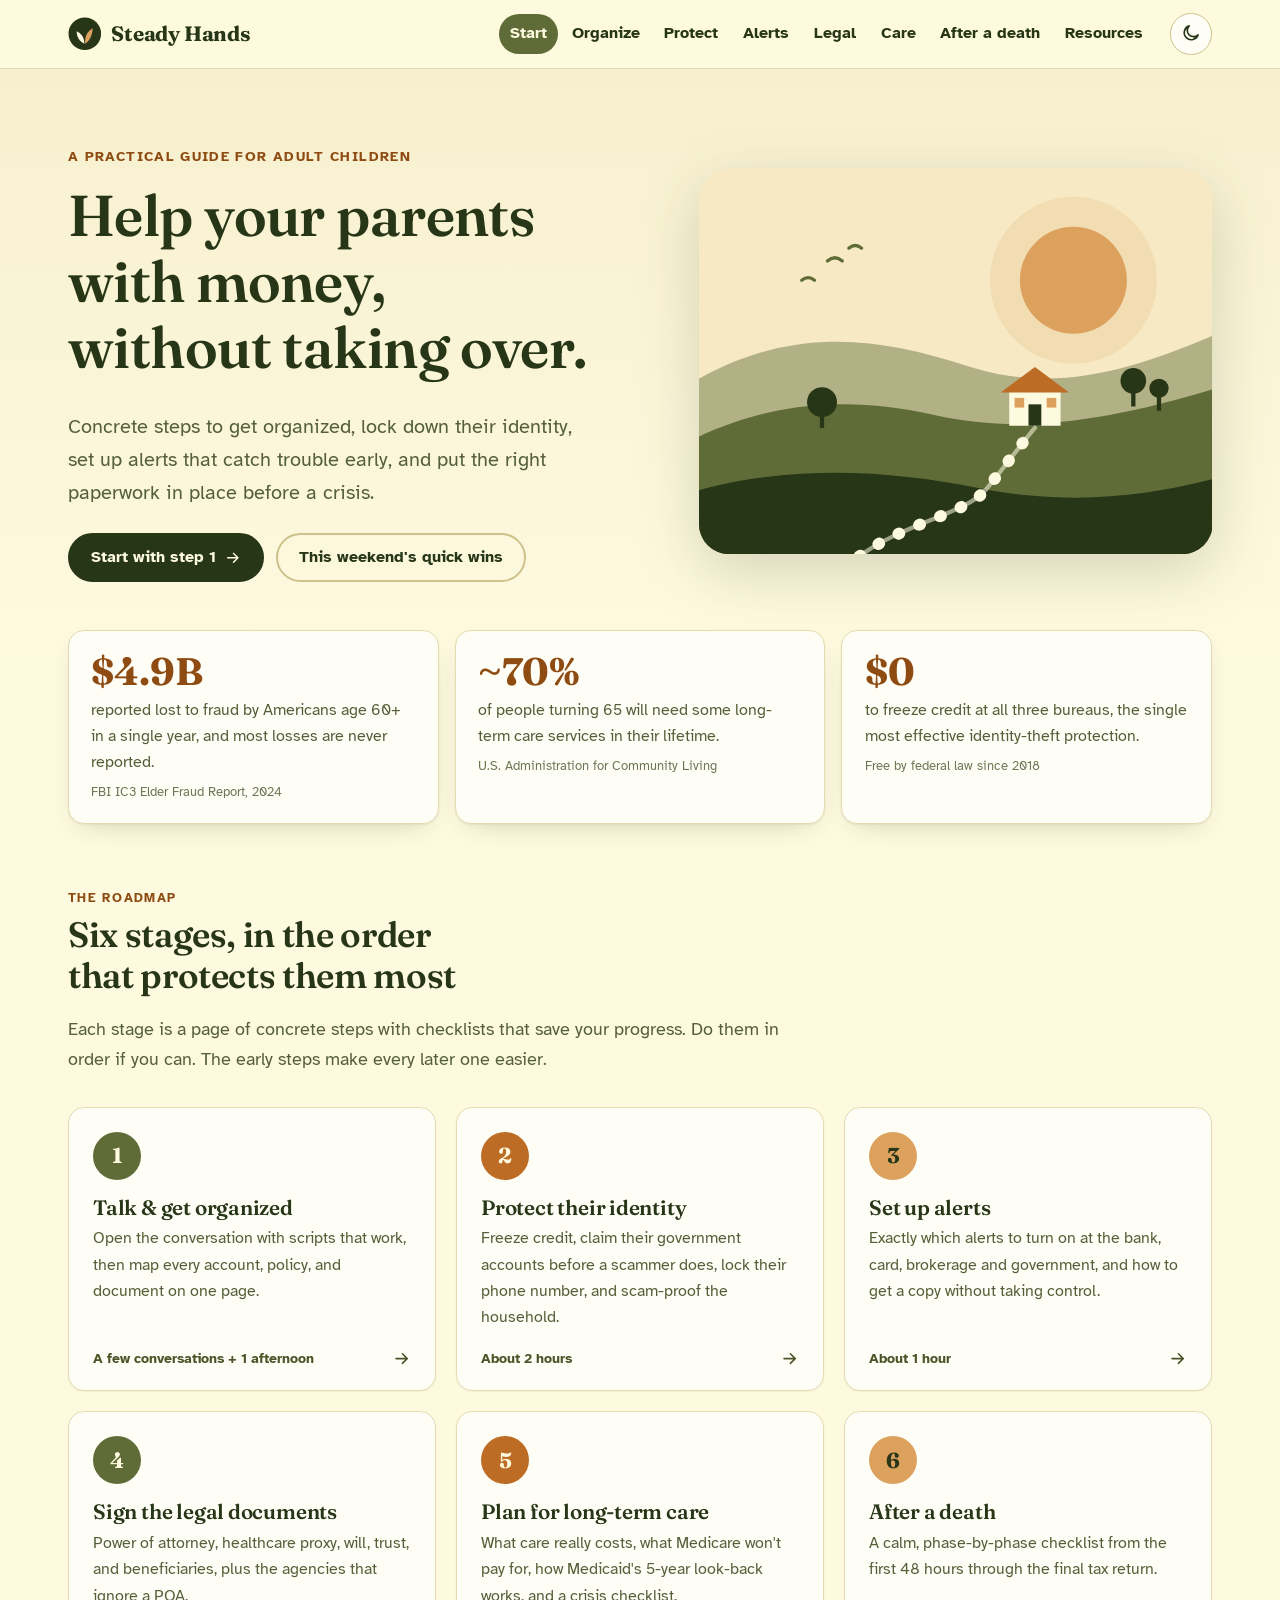
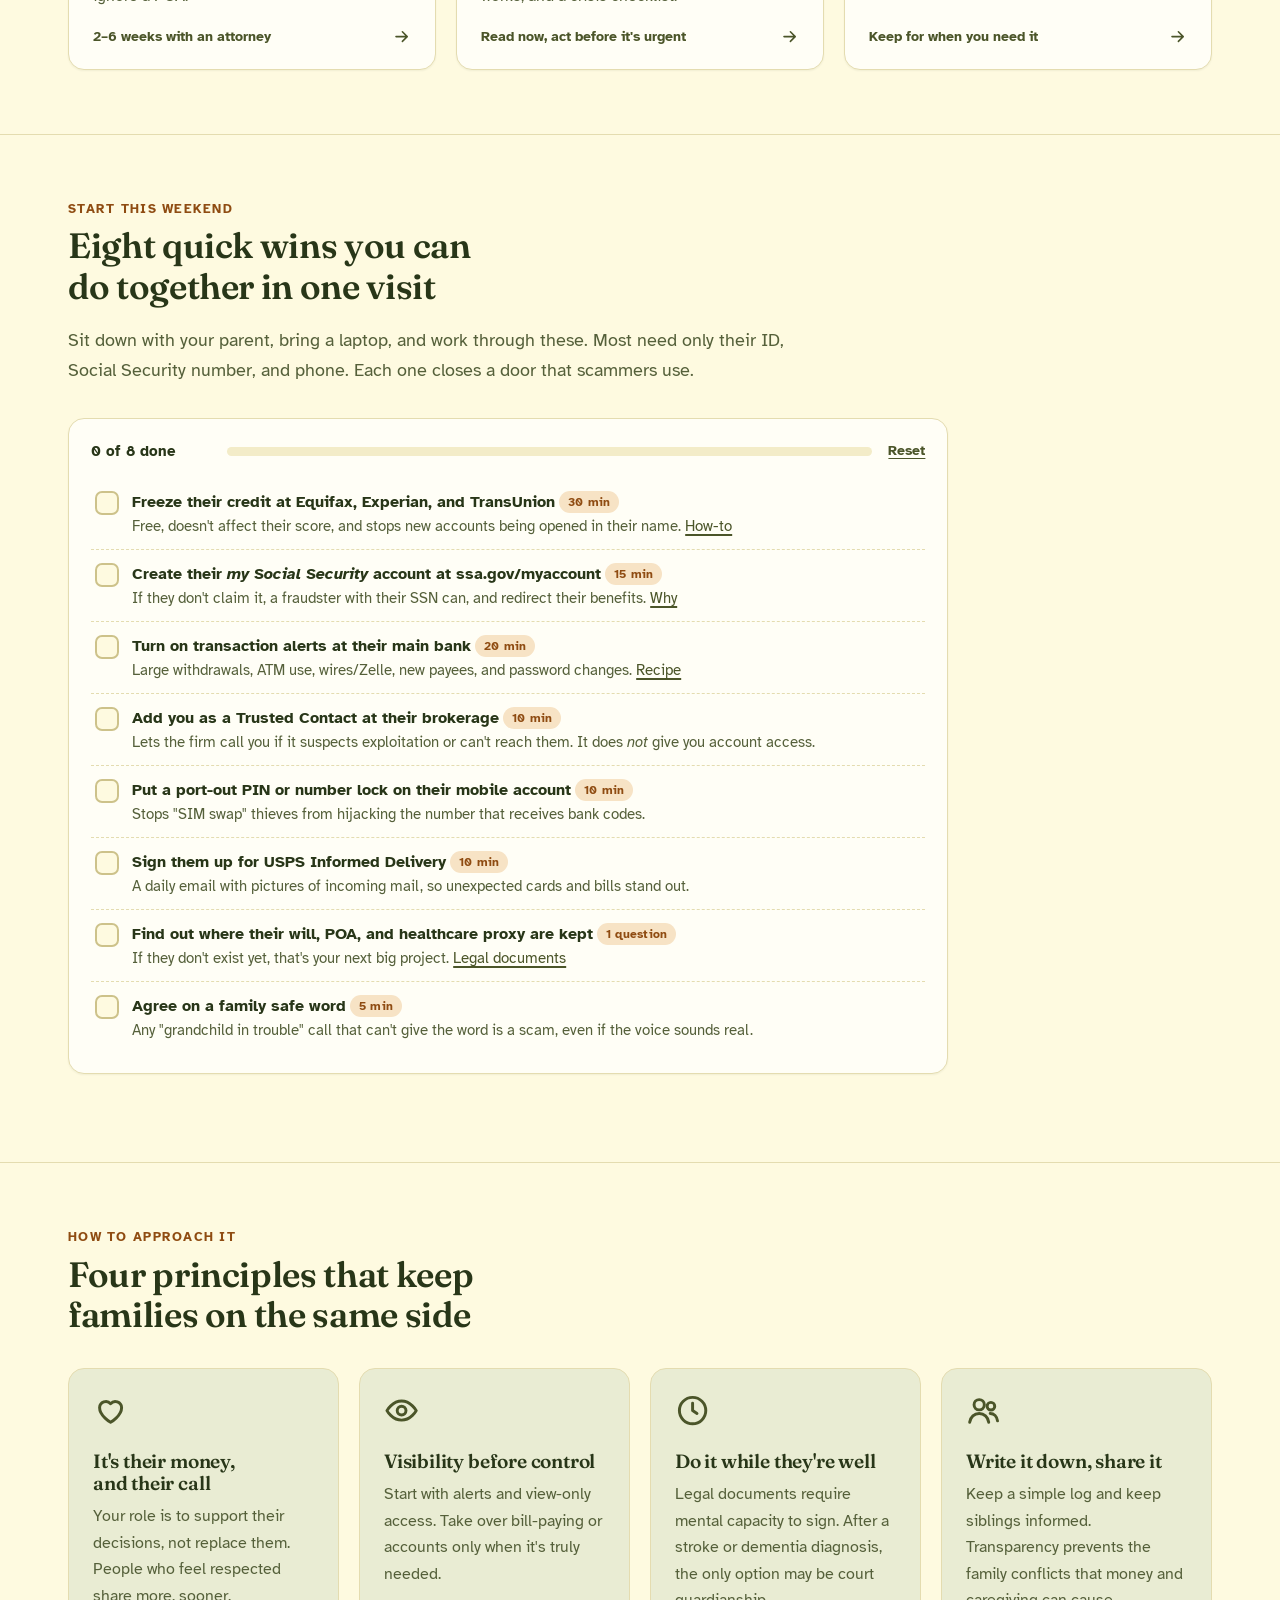
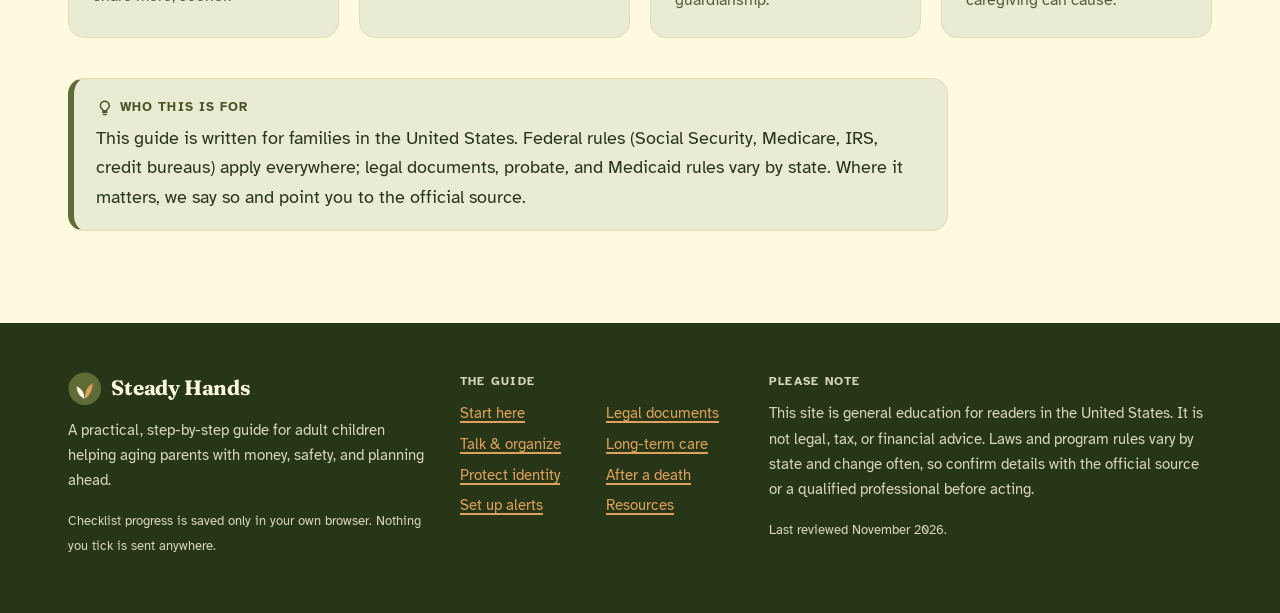
==== 261120-helping-elderly-finances/index.html @ a98e0a4f "first commit with 4 daily projects" ====
<!doctype html>
<html lang="en">
<head>
  <meta charset="utf-8">
  <meta name="viewport" content="width=device-width, initial-scale=1">
  <title>Steady Hands · Helping aging parents with money, safety &amp; planning</title>
  <meta name="description" content="A visual, step-by-step guide for adult children: organize a parent&#x27;s finances, protect them from identity theft and scams, set up alerts, and prepare for long-term care, incapacity, or death.">
  <meta name="theme-color" content="#fefae0" media="(prefers-color-scheme: light)">
  <meta name="theme-color" content="#141b0c" media="(prefers-color-scheme: dark)">
  <script>document.documentElement.classList.add("js");try{var t=localStorage.getItem("sh-theme");if(t)document.documentElement.setAttribute("data-theme",t)}catch(e){}</script>
  <link rel="icon" href="favicon.svg" type="image/svg+xml">
  <link rel="preconnect" href="https://fonts.googleapis.com">
  <link rel="preconnect" href="https://fonts.gstatic.com" crossorigin>
  <link rel="stylesheet" href="https://fonts.googleapis.com/css2?family=Atkinson+Hyperlegible:ital,wght@0,400;0,700;1,400&amp;family=Fraunces:opsz,wght@9..144,500;9..144,600;9..144,700&amp;display=swap">
  <link rel="stylesheet" href="css/styles.css">
  <script src="js/site.js" defer></script>
</head>
<body>
<a class="skip-link" href="#main">Skip to main content</a>
<header class="site-header">
  <div class="wrap header-inner">
    <a class="brand" href="index.html"><svg class="brand-mark" viewBox="0 0 32 32" aria-hidden="true"><circle cx="16" cy="16" r="15.5"/><path class="bm-a" d="M16.3 25.5c-.3-6.6 1.4-11.3 7.2-14.8-.3 7-2.7 11.6-7.2 14.8z"/><path class="bm-b" d="M15.6 25.5c-4.8-2.5-7.3-6.4-7.4-11.9 4.8 2.2 7.3 6.2 7.4 11.9z"/></svg><span>Steady Hands</span></a>
    <nav id="site-nav" class="site-nav" aria-label="Main">
      <ul>
        <li><a href="index.html">Start</a></li>
        <li><a href="organize.html">Organize</a></li>
        <li><a href="protect.html">Protect</a></li>
        <li><a href="alerts.html">Alerts</a></li>
        <li><a href="legal.html">Legal</a></li>
        <li><a href="care.html">Care</a></li>
        <li><a href="after.html">After a death</a></li>
        <li><a href="resources.html">Resources</a></li>
      </ul>
    </nav>
    <div class="header-actions">
      <button class="theme-toggle" type="button" aria-pressed="false" aria-label="Switch to dark mode">
        <span class="icon-moon"><svg viewBox="0 0 24 24" fill="none" stroke="currentColor" stroke-width="2" stroke-linecap="round" stroke-linejoin="round" aria-hidden="true"><path d="M20.5 14.2A8.5 8.5 0 1 1 9.8 3.5a6.8 6.8 0 0 0 10.7 10.7z"/></svg></span><span class="icon-sun"><svg viewBox="0 0 24 24" fill="none" stroke="currentColor" stroke-width="2" stroke-linecap="round" stroke-linejoin="round" aria-hidden="true"><circle cx="12" cy="12" r="4.2"/><path d="M12 2v2.2M12 19.8V22M4.9 4.9l1.6 1.6M17.5 17.5l1.6 1.6M2 12h2.2M19.8 12H22M4.9 19.1l1.6-1.6M17.5 6.5l1.6-1.6"/></svg></span>
      </button>
      <button class="nav-toggle" type="button" aria-expanded="false" aria-controls="site-nav"><svg viewBox="0 0 24 24" fill="none" stroke="currentColor" stroke-width="2" stroke-linecap="round" stroke-linejoin="round" aria-hidden="true"><path d="M4 7h16M4 12h16M4 17h16"/></svg><span class="sr-only">Menu</span></button>
    </div>
  </div>
</header>
<main id="main">
  <section class="home-hero">
    <div class="wrap">
      <div>
        <span class="eyebrow">A practical guide for adult children</span>
        <h1>Help your parents with money, without taking over.</h1>
        <p class="lede">Concrete steps to get organized, lock down their identity, set up alerts that catch trouble early, and put the right paperwork in place before a crisis.</p>
        <div class="btn-row">
          <a class="btn" href="organize.html">Start with step 1 <svg viewBox="0 0 24 24" fill="none" stroke="currentColor" stroke-width="2" stroke-linecap="round" stroke-linejoin="round" aria-hidden="true"><path d="M5 12h14M13 6l6 6-6 6"/></svg></a>
          <a class="btn ghost" href="#quick-wins">This weekend's quick wins</a>
        </div>
      </div>
      <svg class="hero-art" viewBox="0 0 480 360" role="img" aria-label="Illustration: a winding path leads up rolling hills to a small house under a warm sun.">
        <defs><clipPath id="heroClip"><rect width="480" height="360" rx="28"/></clipPath></defs>
        <g clip-path="url(#heroClip)">
          <rect width="480" height="360" fill="var(--ill-sky)"/>
          <circle cx="350" cy="104" r="78" fill="#dda15e" opacity=".18"/>
          <circle cx="350" cy="104" r="50" fill="#dda15e"/>
          <path d="M120 86q7-6 14 0M140 74q6-5 12 0M96 104q6-5 12 0" stroke="#606c38" stroke-width="3" fill="none" stroke-linecap="round"/>
          <path d="M0 196C90 146 170 158 250 184s150 6 230-28V360H0Z" fill="#606c38" opacity=".45"/>
          <path d="M0 250c70-32 140-38 220-20s160 6 260-24V360H0Z" fill="#606c38"/>
          <g>
            <rect x="290" y="206" width="48" height="34" fill="#fefae0"/>
            <path d="M282 209l32-24 32 24z" fill="#bc6c25"/>
            <rect x="308" y="220" width="12" height="20" fill="#283618"/>
            <rect x="295" y="214" width="9" height="9" fill="#dda15e"/>
            <rect x="325" y="214" width="9" height="9" fill="#dda15e"/>
          </g>
          <g fill="#283618">
            <rect x="113" y="226" width="4" height="16"/><circle cx="115" cy="218" r="14"/>
            <rect x="404" y="206" width="4" height="16"/><circle cx="406" cy="198" r="12"/>
            <rect x="428" y="212" width="4" height="14"/><circle cx="430" cy="205" r="9"/>
          </g>
          <path d="M0 300c90-24 180-18 260-2s150 10 220-8V360H0Z" fill="#283618"/>
          <path d="M150 362c40-30 100-40 118-62s34-44 46-58" stroke="var(--ill-path)" stroke-width="11" fill="none" stroke-linecap="round" stroke-dasharray="1 20" />
          <path d="M150 362c40-30 100-40 118-62s34-44 46-58" stroke="var(--ill-path)" stroke-width="4" fill="none" stroke-linecap="round" opacity=".55"/>
        </g>
      </svg>
    </div>
  </section>

  <div class="wrap">
    <div class="stats">
      <div class="stat">
        <span class="stat-num">$4.9B</span>
        <p>reported lost to fraud by Americans age 60+ in a single year, and most losses are never reported.</p>
        <cite>FBI IC3 Elder Fraud Report, 2024</cite>
      </div>
      <div class="stat">
        <span class="stat-num">~70%</span>
        <p>of people turning 65 will need some long-term care services in their lifetime.</p>
        <cite>U.S. Administration for Community Living</cite>
      </div>
      <div class="stat">
        <span class="stat-num">$0</span>
        <p>to freeze credit at all three bureaus, the single most effective identity-theft protection.</p>
        <cite>Free by federal law since 2018</cite>
      </div>
    </div>
  </div>

  <section class="home-section" aria-labelledby="road-title">
    <div class="wrap">
      <div class="section-head">
        <span class="section-kicker">The roadmap</span>
        <h2 id="road-title">Six stages, in the order that protects them most</h2>
        <p>Each stage is a page of concrete steps with checklists that save your progress. Do them in order if you can. The early steps make every later one easier.</p>
      </div>
      <ol class="roadmap">
        <li><a href="organize.html">
          <span class="road-num">1</span>
          <h3>Talk &amp; get organized</h3>
          <p>Open the conversation with scripts that work, then map every account, policy, and document on one page.</p>
          <span class="road-foot"><span>A few conversations + 1 afternoon</span><svg viewBox="0 0 24 24" fill="none" stroke="currentColor" stroke-width="2" stroke-linecap="round" stroke-linejoin="round" aria-hidden="true"><path d="M5 12h14M13 6l6 6-6 6"/></svg></span>
        </a></li>
        <li><a href="protect.html">
          <span class="road-num">2</span>
          <h3>Protect their identity</h3>
          <p>Freeze credit, claim their government accounts before a scammer does, lock their phone number, and scam-proof the household.</p>
          <span class="road-foot"><span>About 2 hours</span><svg viewBox="0 0 24 24" fill="none" stroke="currentColor" stroke-width="2" stroke-linecap="round" stroke-linejoin="round" aria-hidden="true"><path d="M5 12h14M13 6l6 6-6 6"/></svg></span>
        </a></li>
        <li><a href="alerts.html">
          <span class="road-num">3</span>
          <h3>Set up alerts</h3>
          <p>Exactly which alerts to turn on at the bank, card, brokerage and government, and how to get a copy without taking control.</p>
          <span class="road-foot"><span>About 1 hour</span><svg viewBox="0 0 24 24" fill="none" stroke="currentColor" stroke-width="2" stroke-linecap="round" stroke-linejoin="round" aria-hidden="true"><path d="M5 12h14M13 6l6 6-6 6"/></svg></span>
        </a></li>
        <li><a href="legal.html">
          <span class="road-num">4</span>
          <h3>Sign the legal documents</h3>
          <p>Power of attorney, healthcare proxy, will, trust, and beneficiaries, plus the agencies that ignore a POA.</p>
          <span class="road-foot"><span>2–6 weeks with an attorney</span><svg viewBox="0 0 24 24" fill="none" stroke="currentColor" stroke-width="2" stroke-linecap="round" stroke-linejoin="round" aria-hidden="true"><path d="M5 12h14M13 6l6 6-6 6"/></svg></span>
        </a></li>
        <li><a href="care.html">
          <span class="road-num">5</span>
          <h3>Plan for long-term care</h3>
          <p>What care really costs, what Medicare won't pay for, how Medicaid's 5-year look-back works, and a crisis checklist.</p>
          <span class="road-foot"><span>Read now, act before it's urgent</span><svg viewBox="0 0 24 24" fill="none" stroke="currentColor" stroke-width="2" stroke-linecap="round" stroke-linejoin="round" aria-hidden="true"><path d="M5 12h14M13 6l6 6-6 6"/></svg></span>
        </a></li>
        <li><a href="after.html">
          <span class="road-num">6</span>
          <h3>After a death</h3>
          <p>A calm, phase-by-phase checklist from the first 48 hours through the final tax return.</p>
          <span class="road-foot"><span>Keep for when you need it</span><svg viewBox="0 0 24 24" fill="none" stroke="currentColor" stroke-width="2" stroke-linecap="round" stroke-linejoin="round" aria-hidden="true"><path d="M5 12h14M13 6l6 6-6 6"/></svg></span>
        </a></li>
      </ol>
    </div>
  </section>

  <section class="home-section" id="quick-wins" aria-labelledby="qw-title">
    <div class="wrap">
      <div class="section-head">
        <span class="section-kicker">Start this weekend</span>
        <h2 id="qw-title">Eight quick wins you can do together in one visit</h2>
        <p>Sit down with your parent, bring a laptop, and work through these. Most need only their ID, Social Security number, and phone. Each one closes a door that scammers use.</p>
      </div>
      <div class="checklist" data-key="quickwins" style="max-width:880px">
        <ul>
          <li><label><input type="checkbox"><span><strong>Freeze their credit at Equifax, Experian, and TransUnion</strong> <em class="time">30 min</em><span class="sub">Free, doesn't affect their score, and stops new accounts being opened in their name. <a href="protect.html#freeze">How-to</a></span></span></label></li>
          <li><label><input type="checkbox"><span><strong>Create their <em>my Social Security</em> account at ssa.gov/myaccount</strong> <em class="time">15 min</em><span class="sub">If they don't claim it, a fraudster with their SSN can, and redirect their benefits. <a href="protect.html#gov-accounts">Why</a></span></span></label></li>
          <li><label><input type="checkbox"><span><strong>Turn on transaction alerts at their main bank</strong> <em class="time">20 min</em><span class="sub">Large withdrawals, ATM use, wires/Zelle, new payees, and password changes. <a href="alerts.html#recipes">Recipe</a></span></span></label></li>
          <li><label><input type="checkbox"><span><strong>Add you as a Trusted Contact at their brokerage</strong> <em class="time">10 min</em><span class="sub">Lets the firm call you if it suspects exploitation or can't reach them. It does <em>not</em> give you account access.</span></span></label></li>
          <li><label><input type="checkbox"><span><strong>Put a port-out PIN or number lock on their mobile account</strong> <em class="time">10 min</em><span class="sub">Stops "SIM swap" thieves from hijacking the number that receives bank codes.</span></span></label></li>
          <li><label><input type="checkbox"><span><strong>Sign them up for USPS Informed Delivery</strong> <em class="time">10 min</em><span class="sub">A daily email with pictures of incoming mail, so unexpected cards and bills stand out.</span></span></label></li>
          <li><label><input type="checkbox"><span><strong>Find out where their will, POA, and healthcare proxy are kept</strong> <em class="time">1 question</em><span class="sub">If they don't exist yet, that's your next big project. <a href="legal.html">Legal documents</a></span></span></label></li>
          <li><label><input type="checkbox"><span><strong>Agree on a family safe word</strong> <em class="time">5 min</em><span class="sub">Any "grandchild in trouble" call that can't give the word is a scam, even if the voice sounds real.</span></span></label></li>
        </ul>
      </div>
    </div>
  </section>

  <section class="home-section" aria-labelledby="pr-title">
    <div class="wrap">
      <div class="section-head">
        <span class="section-kicker">How to approach it</span>
        <h2 id="pr-title">Four principles that keep families on the same side</h2>
      </div>
      <div class="principles">
        <div class="principle">
          <svg viewBox="0 0 24 24" fill="none" stroke="currentColor" stroke-width="2" stroke-linecap="round" stroke-linejoin="round" aria-hidden="true"><path d="M12 20s-7.5-4.4-7.5-10A4.3 4.3 0 0 1 12 7.3 4.3 4.3 0 0 1 19.5 10c0 5.6-7.5 10-7.5 10z"/></svg>
          <h3>It's their money, and their call</h3>
          <p>Your role is to support their decisions, not replace them. People who feel respected share more, sooner.</p>
        </div>
        <div class="principle">
          <svg viewBox="0 0 24 24" fill="none" stroke="currentColor" stroke-width="2" stroke-linecap="round" stroke-linejoin="round" aria-hidden="true"><path d="M2 12s3.6-6.5 10-6.5S22 12 22 12s-3.6 6.5-10 6.5S2 12 2 12z"/><circle cx="12" cy="12" r="3"/></svg>
          <h3>Visibility before control</h3>
          <p>Start with alerts and view-only access. Take over bill-paying or accounts only when it's truly needed.</p>
        </div>
        <div class="principle">
          <svg viewBox="0 0 24 24" fill="none" stroke="currentColor" stroke-width="2" stroke-linecap="round" stroke-linejoin="round" aria-hidden="true"><circle cx="12" cy="12" r="9"/><path d="M12 7v5l3 2"/></svg>
          <h3>Do it while they're well</h3>
          <p>Legal documents require mental capacity to sign. After a stroke or dementia diagnosis, the only option may be court guardianship.</p>
        </div>
        <div class="principle">
          <svg viewBox="0 0 24 24" fill="none" stroke="currentColor" stroke-width="2" stroke-linecap="round" stroke-linejoin="round" aria-hidden="true"><circle cx="9" cy="8" r="3.5"/><path d="M2.5 20c.5-3.6 3.2-6 6.5-6s6 2.4 6.5 6"/><circle cx="17" cy="9" r="2.6"/><path d="M16.5 14c2.6 0 4.6 2 5 5"/></svg>
          <h3>Write it down, share it</h3>
          <p>Keep a simple log and keep siblings informed. Transparency prevents the family conflicts that money and caregiving can cause.</p>
        </div>
      </div>
      <div class="callout" style="max-width:880px;margin-top:2.5rem">
        <p class="callout-label"><svg viewBox="0 0 24 24" fill="none" stroke="currentColor" stroke-width="2" stroke-linecap="round" stroke-linejoin="round" aria-hidden="true"><path d="M9 18h6M10 21h4M12 3a6 6 0 0 0-3.6 10.8c.6.5 1.1 1.3 1.1 2.2h5c0-.9.5-1.7 1.1-2.2A6 6 0 0 0 12 3z"/></svg> Who this is for</p>
        <p>This guide is written for families in the United States. Federal rules (Social Security, Medicare, IRS, credit bureaus) apply everywhere; legal documents, probate, and Medicaid rules vary by state. Where it matters, we say so and point you to the official source.</p>
      </div>
    </div>
  </section>
</main>

<footer class="site-footer">
  <div class="wrap footer-inner">
    <div>
      <p class="brand"><svg class="brand-mark" viewBox="0 0 32 32" aria-hidden="true"><circle cx="16" cy="16" r="15.5"/><path class="bm-a" d="M16.3 25.5c-.3-6.6 1.4-11.3 7.2-14.8-.3 7-2.7 11.6-7.2 14.8z"/><path class="bm-b" d="M15.6 25.5c-4.8-2.5-7.3-6.4-7.4-11.9 4.8 2.2 7.3 6.2 7.4 11.9z"/></svg><span>Steady Hands</span></p>
      <p>A practical, step-by-step guide for adult children helping aging parents with money, safety, and planning ahead.</p>
      <p><small>Checklist progress is saved only in your own browser. Nothing you tick is sent anywhere.</small></p>
    </div>
    <div>
      <p class="footer-title">The guide</p>
      <ul>
        <li><a href="index.html">Start here</a></li>
        <li><a href="organize.html">Talk &amp; organize</a></li>
        <li><a href="protect.html">Protect identity</a></li>
        <li><a href="alerts.html">Set up alerts</a></li>
        <li><a href="legal.html">Legal documents</a></li>
        <li><a href="care.html">Long-term care</a></li>
        <li><a href="after.html">After a death</a></li>
        <li><a href="resources.html">Resources</a></li>
      </ul>
    </div>
    <div>
      <p class="footer-title">Please note</p>
      <p>This site is general education for readers in the United States. It is not legal, tax, or financial advice. Laws and program rules vary by state and change often, so confirm details with the official source or a qualified professional before acting.</p>
      <p><small>Last reviewed November 2026.</small></p>
    </div>
  </div>
</footer>
</body>
</html>
---- 261120-helping-elderly-finances/css/styles.css ----
/* ==========================================================================
   Steady Hands — styles
   Palette: olive-leaf #606c38 · black-forest #283618 · cornsilk #fefae0
            sunlit-clay #dda15e · copperwood #bc6c25
   ========================================================================== */

:root {
  /* Brand palette */
  --olive-leaf: #606c38;
  --black-forest: #283618;
  --cornsilk: #fefae0;
  --sunlit-clay: #dda15e;
  --copperwood: #bc6c25;

  /* Light theme tokens */
  --bg: #fefae0;
  --bg-alt: #f7f0cf;
  --surface: #fffef6;
  --surface-2: #f3ecc8;
  --text: #283618;
  --muted: #55603a;
  --primary: #606c38;
  --primary-ink: #4b5529;
  --primary-soft: #e9ecd3;
  --accent: #bc6c25;
  --accent-ink: #8f4c12;
  --accent-soft: #f7e3c5;
  --clay: #dda15e;
  --border: #e4dcb0;
  --border-strong: #cdc28a;
  --on-primary: #fefae0;
  --btn-bg: #283618;
  --btn-ink: #fefae0;
  --btn-hover: #3a4d22;
  --ill-sky: #f6e9c4;
  --ill-path: #fefae0;
  --shadow-sm: 0 1px 2px rgba(40, 54, 24, 0.06);
  --shadow: 0 1px 2px rgba(40, 54, 24, 0.06), 0 10px 28px -14px rgba(40, 54, 24, 0.28);
  --ring: #bc6c25;

  --font-body: "Atkinson Hyperlegible", system-ui, -apple-system, "Segoe UI", sans-serif;
  --font-display: "Fraunces", Georgia, "Times New Roman", serif;
  --radius: 16px;
  --radius-sm: 10px;
  --gutter: 1rem;

  color-scheme: light;
}

@media (prefers-color-scheme: dark) {
  :root:not([data-theme="light"]) {
    --bg: #141b0c;
    --bg-alt: #1a230f;
    --surface: #202b13;
    --surface-2: #283618;
    --text: #fefae0;
    --muted: #cfcaa6;
    --primary: #aebd77;
    --primary-ink: #c5d192;
    --primary-soft: #253016;
    --accent: #dda15e;
    --accent-ink: #ebbb80;
    --accent-soft: #352810;
    --clay: #dda15e;
    --border: #334320;
    --border-strong: #4b5e2e;
    --on-primary: #141b0c;
    --btn-bg: #dda15e;
    --btn-ink: #1b230f;
    --btn-hover: #e8b678;
    --ill-sky: #223016;
    --ill-path: #dda15e;
    --shadow-sm: 0 1px 2px rgba(0, 0, 0, 0.3);
    --shadow: 0 1px 2px rgba(0, 0, 0, 0.3), 0 12px 30px -14px rgba(0, 0, 0, 0.6);
    --ring: #dda15e;
    color-scheme: dark;
  }
}

:root[data-theme="dark"] {
  --bg: #141b0c;
  --bg-alt: #1a230f;
  --surface: #202b13;
  --surface-2: #283618;
  --text: #fefae0;
  --muted: #cfcaa6;
  --primary: #aebd77;
  --primary-ink: #c5d192;
  --primary-soft: #253016;
  --accent: #dda15e;
  --accent-ink: #ebbb80;
  --accent-soft: #352810;
  --clay: #dda15e;
  --border: #334320;
  --border-strong: #4b5e2e;
  --on-primary: #141b0c;
  --btn-bg: #dda15e;
  --btn-ink: #1b230f;
  --btn-hover: #e8b678;
  --ill-sky: #223016;
  --ill-path: #dda15e;
  --shadow-sm: 0 1px 2px rgba(0, 0, 0, 0.3);
  --shadow: 0 1px 2px rgba(0, 0, 0, 0.3), 0 12px 30px -14px rgba(0, 0, 0, 0.6);
  --ring: #dda15e;
  color-scheme: dark;
}

/* ---------- Base ---------- */
*,
*::before,
*::after { box-sizing: border-box; }

html {
  -webkit-text-size-adjust: 100%;
  scroll-padding-top: 5.5rem;
  scroll-behavior: smooth;
}
@media (prefers-reduced-motion: reduce) {
  html { scroll-behavior: auto; }
  *, *::before, *::after { transition: none !important; animation: none !important; }
}

body {
  margin: 0;
  background: var(--bg);
  color: var(--text);
  font-family: var(--font-body);
  font-size: 1.125rem;
  line-height: 1.65;
  overflow-x: hidden;
}

h1, h2, h3, h4 {
  font-family: var(--font-display);
  font-optical-sizing: auto;
  line-height: 1.15;
  letter-spacing: -0.01em;
  margin: 0 0 0.5em;
  text-wrap: balance;
}
h1 { font-size: clamp(2.2rem, 5vw, 3.6rem); font-weight: 600; }
h2 { font-size: clamp(1.65rem, 3vw, 2.2rem); font-weight: 600; }
h3 { font-size: 1.3rem; font-weight: 600; }
h4 { font-size: 1.1rem; font-weight: 600; }

p { margin: 0 0 1em; }
ul, ol { padding-left: 1.3em; margin: 0 0 1em; }
li + li { margin-top: 0.3em; }
strong { font-weight: 700; }
small { font-size: 0.85em; }

a {
  color: var(--primary-ink);
  text-decoration-thickness: 1.5px;
  text-underline-offset: 0.18em;
}
a:hover { color: var(--accent-ink); }

:focus-visible {
  outline: 3px solid var(--ring);
  outline-offset: 3px;
  border-radius: 4px;
}

code, kbd {
  font-family: ui-monospace, SFMono-Regular, Menlo, monospace;
  font-size: 0.88em;
  background: var(--surface-2);
  border-radius: 6px;
  padding: 0.08em 0.4em;
}

.sr-only {
  position: absolute !important;
  width: 1px; height: 1px;
  padding: 0; margin: -1px;
  overflow: hidden; clip: rect(0 0 0 0);
  white-space: nowrap; border: 0;
}

.skip-link {
  position: absolute;
  left: 1rem; top: -4rem;
  z-index: 100;
  background: var(--btn-bg);
  color: var(--btn-ink);
  padding: 0.6rem 1rem;
  border-radius: var(--radius-sm);
  font-weight: 700;
}
.skip-link:focus { top: 1rem; color: var(--btn-ink); }

.wrap {
  width: 100%;
  max-width: 1200px;
  margin: 0 auto;
  padding: 0 var(--gutter);
}
@media (min-width: 720px) { :root { --gutter: 1.75rem; } }

/* ---------- Header ---------- */
.site-header {
  position: sticky;
  top: 0;
  z-index: 50;
  background: color-mix(in srgb, var(--bg) 88%, transparent);
  backdrop-filter: saturate(1.4) blur(10px);
  -webkit-backdrop-filter: saturate(1.4) blur(10px);
  border-bottom: 1px solid var(--border);
}
.header-inner {
  display: flex;
  align-items: center;
  gap: 1rem;
  min-height: 4.25rem;
}
.brand {
  display: inline-flex;
  align-items: center;
  gap: 0.6rem;
  text-decoration: none;
  color: var(--text);
  font-family: var(--font-display);
  font-weight: 700;
  font-size: 1.3rem;
  letter-spacing: -0.01em;
  white-space: nowrap;
}
.brand:hover { color: var(--text); }
.brand-mark { width: 2.1rem; height: 2.1rem; flex: none; }
.brand-mark circle { fill: var(--black-forest); }
.brand-mark .bm-a { fill: var(--sunlit-clay); }
.brand-mark .bm-b { fill: var(--cornsilk); }
:root[data-theme="dark"] .brand-mark circle { fill: var(--olive-leaf); }
@media (prefers-color-scheme: dark) {
  :root:not([data-theme="light"]) .brand-mark circle { fill: var(--olive-leaf); }
}

.site-nav { margin-left: auto; }
.site-nav ul {
  list-style: none;
  display: flex;
  gap: 0.15rem;
  margin: 0;
  padding: 0;
}
.site-nav li + li { margin: 0; }
.site-nav a {
  display: block;
  padding: 0.45rem 0.7rem;
  border-radius: 999px;
  color: var(--text);
  text-decoration: none;
  font-size: 0.98rem;
  font-weight: 700;
  white-space: nowrap;
}
.site-nav a:hover { background: var(--surface-2); color: var(--text); }
.site-nav a[aria-current="page"] {
  background: var(--primary);
  color: var(--on-primary);
}

.header-actions { display: flex; gap: 0.4rem; align-items: center; }
.icon-btn,
.theme-toggle,
.nav-toggle {
  display: inline-grid;
  place-items: center;
  width: 2.6rem;
  height: 2.6rem;
  border-radius: 50%;
  border: 1px solid var(--border-strong);
  background: var(--surface);
  color: var(--text);
  cursor: pointer;
}
.theme-toggle:hover, .nav-toggle:hover { background: var(--surface-2); }
.theme-toggle svg, .nav-toggle svg { width: 1.25rem; height: 1.25rem; }
.theme-toggle .icon-sun { display: none; }
.theme-toggle[aria-pressed="true"] .icon-sun { display: block; }
.theme-toggle[aria-pressed="true"] .icon-moon { display: none; }
.nav-toggle { display: none; }

@media (max-width: 1080px) {
  .nav-toggle { display: inline-grid; }
  .header-actions { margin-left: auto; }
  .site-nav {
    position: absolute;
    top: 100%;
    left: 0;
    right: 0;
    margin: 0;
    background: var(--bg);
    border-bottom: 1px solid var(--border);
    box-shadow: var(--shadow);
    display: none;
  }
  .site-nav.open { display: block; }
  .site-nav ul {
    flex-direction: column;
    padding: 0.75rem var(--gutter) 1rem;
    gap: 0.2rem;
  }
  .site-nav a { padding: 0.7rem 1rem; border-radius: var(--radius-sm); font-size: 1.05rem; }
}

/* ---------- Buttons & chips ---------- */
.btn {
  display: inline-flex;
  align-items: center;
  gap: 0.5rem;
  padding: 0.8rem 1.3rem;
  border-radius: 999px;
  border: 2px solid var(--btn-bg);
  background: var(--btn-bg);
  color: var(--btn-ink);
  font: inherit;
  font-weight: 700;
  font-size: 1rem;
  text-decoration: none;
  cursor: pointer;
  line-height: 1.2;
}
.btn:hover { background: var(--btn-hover); border-color: var(--btn-hover); color: var(--btn-ink); }
.btn.ghost { background: transparent; color: var(--text); border-color: var(--border-strong); }
.btn.ghost:hover { background: var(--surface-2); color: var(--text); }
.btn svg { width: 1.1em; height: 1.1em; }
.btn-row { display: flex; flex-wrap: wrap; gap: 0.75rem; margin-top: 1.5rem; }

.link-btn {
  background: none;
  border: 0;
  padding: 0;
  font: inherit;
  font-size: 0.9rem;
  font-weight: 700;
  color: var(--primary-ink);
  text-decoration: underline;
  text-underline-offset: 0.18em;
  cursor: pointer;
}

.chips { display: flex; flex-wrap: wrap; gap: 0.5rem; margin: 1.25rem 0 0; padding: 0; list-style: none; }
.chips li + li { margin: 0; }
.chip {
  display: inline-block;
  padding: 0.35rem 0.85rem;
  border-radius: 16px;
  line-height: 1.45;
  background: var(--surface);
  border: 1px solid var(--border);
  font-size: 0.92rem;
  color: var(--muted);
}
.chip strong { color: var(--text); }
.chip svg { width: 1em; height: 1em; color: var(--accent); vertical-align: -0.12em; margin-right: 0.3rem; }
.chip strong { margin-right: 0.2rem; }

.time {
  display: inline-block;
  font-style: normal;
  font-size: 0.78rem;
  font-weight: 700;
  letter-spacing: 0.02em;
  padding: 0.1rem 0.55rem;
  border-radius: 999px;
  background: var(--accent-soft);
  color: var(--accent-ink);
  vertical-align: 0.12em;
  white-space: nowrap;
}

/* ---------- Hero (home) ---------- */
.home-hero {
  background: linear-gradient(180deg, var(--bg-alt), var(--bg));
}
.home-hero .wrap {
  display: grid;
  gap: 2.5rem;
  align-items: center;
  padding-top: 3rem;
  padding-bottom: 3.5rem;
}
@media (min-width: 900px) {
  .home-hero .wrap { grid-template-columns: 1.15fr 1fr; padding-top: 4.5rem; padding-bottom: 5rem; }
}
.eyebrow {
  display: inline-block;
  font-family: var(--font-body);
  font-size: 0.85rem;
  font-weight: 700;
  text-transform: uppercase;
  letter-spacing: 0.1em;
  color: var(--accent-ink);
  margin-bottom: 0.9rem;
}
.lede { font-size: 1.25rem; color: var(--muted); max-width: 40ch; }
.hero-art { width: 100%; height: auto; display: block; filter: drop-shadow(0 18px 30px rgba(40, 54, 24, 0.18)); }

/* ---------- Page hero (inner pages) ---------- */
.page-hero {
  background: linear-gradient(180deg, var(--bg-alt), var(--bg));
  border-bottom: 1px solid var(--border);
  padding: 2.5rem 0 2.25rem;
}
@media (min-width: 900px) { .page-hero { padding: 3.75rem 0 3rem; } }
.page-hero h1 { max-width: 20ch; }
.page-hero .lede { max-width: 58ch; }

.progress-dots {
  display: flex;
  gap: 0.35rem;
  list-style: none;
  padding: 0;
  margin: 0 0 1rem;
  align-items: center;
}
.progress-dots li + li { margin: 0; }
.progress-dots a {
  display: block;
  width: 2rem;
  height: 0.4rem;
  border-radius: 999px;
  background: var(--border-strong);
}
.progress-dots a.done { background: var(--primary); }
.progress-dots a[aria-current="step"] { background: var(--accent); width: 3rem; }

/* ---------- Page layout with TOC ---------- */
.page {
  display: grid;
  gap: 2.5rem;
  padding-top: 2.5rem;
  padding-bottom: 4rem;
}
@media (min-width: 1100px) {
  .page { grid-template-columns: 220px minmax(0, 1fr); gap: 3.5rem; padding-top: 3rem; }
}
.toc { display: none; }
@media (min-width: 1100px) {
  .toc { display: block; position: sticky; top: 6rem; align-self: start; font-size: 0.95rem; }
}
.toc-title {
  font-size: 0.78rem;
  text-transform: uppercase;
  letter-spacing: 0.1em;
  font-weight: 700;
  color: var(--muted);
  margin-bottom: 0.6rem;
}
.toc ol { list-style: none; padding: 0; margin: 0; border-left: 2px solid var(--border); }
.toc li + li { margin: 0; }
.toc a {
  display: block;
  padding: 0.35rem 0 0.35rem 1rem;
  margin-left: -2px;
  border-left: 2px solid transparent;
  color: var(--muted);
  text-decoration: none;
  line-height: 1.35;
}
.toc a:hover { color: var(--text); }
.toc a.active { color: var(--text); border-left-color: var(--accent); font-weight: 700; }

.content { min-width: 0; max-width: 880px; }
.content > section { padding-bottom: 1.5rem; }
.content > section + section { padding-top: 2.5rem; border-top: 1px solid var(--border); }
.section-kicker {
  display: block;
  font-family: var(--font-body);
  font-size: 0.8rem;
  font-weight: 700;
  text-transform: uppercase;
  letter-spacing: 0.1em;
  color: var(--accent-ink);
  margin-bottom: 0.4rem;
}
.prose { max-width: 68ch; }

/* ---------- Home sections ---------- */
.home-section { padding: 4rem 0; }
.home-section + .home-section { border-top: 1px solid var(--border); }
.section-head { max-width: 62ch; margin-bottom: 2rem; }
.section-head p { color: var(--muted); font-size: 1.15rem; }

.stats {
  display: grid;
  grid-template-columns: repeat(auto-fit, minmax(min(100%, 230px), 1fr));
  gap: 1rem;
  margin-top: -2rem;
  position: relative;
}
.stat {
  background: var(--surface);
  border: 1px solid var(--border);
  border-radius: var(--radius);
  padding: 1.25rem 1.4rem;
  box-shadow: var(--shadow);
}
.stat-num {
  display: block;
  font-family: var(--font-display);
  font-size: 2.4rem;
  font-weight: 700;
  line-height: 1.05;
  color: var(--accent-ink);
}
.stat p { margin: 0.4rem 0 0; color: var(--muted); font-size: 0.98rem; }
.stat cite { display: block; font-style: normal; font-size: 0.8rem; margin-top: 0.4rem; color: var(--muted); opacity: 0.85; }

/* Roadmap */
.roadmap {
  list-style: none;
  padding: 0;
  margin: 0;
  display: grid;
  gap: 1.25rem;
  counter-reset: road;
}
@media (min-width: 680px) { .roadmap { grid-template-columns: repeat(2, 1fr); } }
@media (min-width: 1000px) { .roadmap { grid-template-columns: repeat(3, 1fr); } }
.roadmap li + li { margin: 0; }
.roadmap a {
  position: relative;
  display: flex;
  flex-direction: column;
  height: 100%;
  padding: 1.5rem 1.5rem 1.25rem;
  background: var(--surface);
  border: 1px solid var(--border);
  border-radius: var(--radius);
  color: var(--text);
  text-decoration: none;
  box-shadow: var(--shadow-sm);
  transition: transform 0.15s ease, box-shadow 0.15s ease, border-color 0.15s ease;
}
.roadmap a:hover { transform: translateY(-3px); box-shadow: var(--shadow); border-color: var(--border-strong); color: var(--text); }
.road-num {
  display: grid;
  place-items: center;
  width: 3rem;
  height: 3rem;
  border-radius: 50%;
  background: var(--primary);
  color: var(--on-primary);
  font-family: var(--font-display);
  font-weight: 700;
  font-size: 1.35rem;
  margin-bottom: 1rem;
}
.roadmap li:nth-child(3n + 2) .road-num { background: var(--copperwood); color: var(--cornsilk); }
.roadmap li:nth-child(3n + 3) .road-num { background: var(--clay); color: var(--black-forest); }
.roadmap h3 { margin-bottom: 0.35rem; }
.roadmap p { color: var(--muted); margin-bottom: 1rem; font-size: 1rem; }
.road-foot {
  margin-top: auto;
  display: flex;
  justify-content: space-between;
  align-items: center;
  font-size: 0.9rem;
  font-weight: 700;
  color: var(--primary-ink);
}
.road-foot svg { width: 1.2rem; height: 1.2rem; transition: transform 0.15s ease; }
.roadmap a:hover .road-foot svg { transform: translateX(4px); }

/* Principles */
.principles {
  display: grid;
  gap: 1.25rem;
  grid-template-columns: repeat(auto-fit, minmax(min(100%, 250px), 1fr));
}
.principle {
  padding: 1.5rem;
  border-radius: var(--radius);
  background: var(--primary-soft);
  border: 1px solid var(--border);
}
.principle svg { width: 2.2rem; height: 2.2rem; color: var(--primary-ink); margin-bottom: 0.75rem; }
.principle h3 { font-size: 1.2rem; }
.principle p { margin: 0; color: var(--muted); font-size: 1rem; }

/* ---------- Steps ---------- */
.steps {
  list-style: none;
  counter-reset: step;
  margin: 1.75rem 0;
  padding: 0;
}
.steps > li {
  position: relative;
  counter-increment: step;
  padding: 0 0 1.75rem 3.6rem;
  margin: 0;
}
.steps > li::before {
  content: counter(step);
  position: absolute;
  left: 0;
  top: -0.1rem;
  width: 2.5rem;
  height: 2.5rem;
  border-radius: 50%;
  background: var(--primary);
  color: var(--on-primary);
  display: grid;
  place-items: center;
  font-family: var(--font-display);
  font-weight: 700;
  font-size: 1.1rem;
}
.steps > li::after {
  content: "";
  position: absolute;
  left: calc(1.25rem - 1px);
  top: 2.7rem;
  bottom: 0.3rem;
  width: 2px;
  background: var(--border-strong);
}
.steps > li:last-child { padding-bottom: 0; }
.steps > li:last-child::after { display: none; }
.steps h3 { font-size: 1.2rem; margin: 0.2rem 0 0.35rem; }
.steps p:last-child, .steps ul:last-child { margin-bottom: 0; }

/* ---------- Callouts ---------- */
.callout {
  border-radius: var(--radius);
  padding: 1.1rem 1.35rem;
  margin: 1.75rem 0;
  background: var(--primary-soft);
  border: 1px solid var(--border);
  border-left: 6px solid var(--primary);
}
.callout > :last-child { margin-bottom: 0; }
.callout-label {
  display: flex;
  align-items: center;
  gap: 0.45rem;
  font-size: 0.8rem;
  font-weight: 700;
  text-transform: uppercase;
  letter-spacing: 0.08em;
  color: var(--primary-ink);
  margin-bottom: 0.35rem;
}
.callout-label svg { width: 1.1rem; height: 1.1rem; }
.callout.warn { background: var(--accent-soft); border-left-color: var(--accent); }
.callout.warn .callout-label { color: var(--accent-ink); }

.script {
  position: relative;
  margin: 1rem 0;
  padding: 1.1rem 1.35rem 1.1rem 3.4rem;
  background: var(--surface);
  border: 1px solid var(--border);
  border-radius: var(--radius);
  font-size: 1.1rem;
}
.script::before {
  content: "\201C";
  position: absolute;
  left: 0.9rem;
  top: 0.15rem;
  font-family: var(--font-display);
  font-size: 3.6rem;
  line-height: 1;
  color: var(--clay);
}
.script p { margin: 0; }
.script .when {
  display: block;
  font-size: 0.82rem;
  font-weight: 700;
  text-transform: uppercase;
  letter-spacing: 0.08em;
  color: var(--accent-ink);
  margin-bottom: 0.25rem;
}

/* ---------- Cards ---------- */
.cards {
  display: grid;
  gap: 1rem;
  grid-template-columns: repeat(auto-fit, minmax(min(100%, 240px), 1fr));
  margin: 1.5rem 0;
}
.cards.two { grid-template-columns: repeat(auto-fit, minmax(min(100%, 320px), 1fr)); }
.card {
  background: var(--surface);
  border: 1px solid var(--border);
  border-radius: var(--radius);
  padding: 1.25rem 1.35rem;
  box-shadow: var(--shadow-sm);
}
.card > :last-child { margin-bottom: 0; }
.card h3, .card h4 { margin-bottom: 0.4rem; }
.card h3 { font-size: 1.15rem; }
.card p, .card li { font-size: 1rem; }
.card .muted { color: var(--muted); }
.card-icon {
  display: grid;
  place-items: center;
  width: 2.75rem;
  height: 2.75rem;
  border-radius: 12px;
  background: var(--primary-soft);
  color: var(--primary-ink);
  margin-bottom: 0.85rem;
}
.card-icon svg { width: 1.5rem; height: 1.5rem; }
.card.accent .card-icon { background: var(--accent-soft); color: var(--accent-ink); }
.card ul { padding-left: 1.1em; }
.card .tag {
  display: inline-block;
  font-size: 0.75rem;
  font-weight: 700;
  text-transform: uppercase;
  letter-spacing: 0.08em;
  color: var(--accent-ink);
  margin-bottom: 0.35rem;
}

/* Warning-sign grid */
.signs {
  list-style: none;
  padding: 0;
  margin: 1.5rem 0;
  display: grid;
  gap: 0.6rem;
  grid-template-columns: repeat(auto-fit, minmax(min(100%, 250px), 1fr));
}
.signs li {
  margin: 0;
  display: flex;
  gap: 0.7rem;
  align-items: flex-start;
  padding: 0.85rem 1rem;
  background: var(--surface);
  border: 1px solid var(--border);
  border-radius: var(--radius-sm);
  font-size: 1rem;
  line-height: 1.45;
}
.signs svg { flex: none; width: 1.3rem; height: 1.3rem; color: var(--accent); margin-top: 0.1rem; }

/* ---------- Checklists ---------- */
.checklist {
  margin: 1.5rem 0;
  background: var(--surface);
  border: 1px solid var(--border);
  border-radius: var(--radius);
  padding: 1.25rem 1.35rem;
  box-shadow: var(--shadow-sm);
}
.checklist-title { font-size: 1.2rem; margin-bottom: 0.75rem; }
.checklist-head {
  display: flex;
  align-items: center;
  gap: 1rem;
  margin-bottom: 0.9rem;
  flex-wrap: wrap;
}
.checklist-count { font-weight: 700; font-size: 0.95rem; min-width: 7.5rem; }
.meter {
  flex: 1 1 140px;
  height: 0.55rem;
  border-radius: 999px;
  background: var(--surface-2);
  overflow: hidden;
}
.meter span {
  display: block;
  height: 100%;
  width: 0;
  background: linear-gradient(90deg, var(--primary), var(--clay));
  border-radius: inherit;
  transition: width 0.3s ease;
}
.checklist.complete .checklist-count::after { content: " \2014  nicely done"; color: var(--primary-ink); }
.checklist ul { list-style: none; padding: 0; margin: 0; }
.checklist li { margin: 0; border-top: 1px dashed var(--border); }
.checklist li:first-child { border-top: 0; }
.checklist label {
  display: flex;
  gap: 0.85rem;
  align-items: flex-start;
  padding: 0.75rem 0.25rem;
  cursor: pointer;
  font-size: 1.02rem;
  line-height: 1.5;
}
.checklist input[type="checkbox"] {
  appearance: none;
  -webkit-appearance: none;
  flex: none;
  width: 1.5rem;
  height: 1.5rem;
  margin: 0.05rem 0 0;
  border: 2px solid var(--border-strong);
  border-radius: 7px;
  background: var(--bg);
  display: grid;
  place-items: center;
  cursor: pointer;
  transition: background 0.15s ease, border-color 0.15s ease;
}
.checklist input[type="checkbox"]::after {
  content: "";
  width: 0.45rem;
  height: 0.8rem;
  border: solid var(--on-primary);
  border-width: 0 3px 3px 0;
  transform: rotate(45deg) translate(-1px, -1px);
  opacity: 0;
}
.checklist input[type="checkbox"]:checked { background: var(--primary); border-color: var(--primary); }
.checklist input[type="checkbox"]:checked::after { opacity: 1; }
.checklist input:checked + span { color: var(--muted); }
.checklist input:checked + span strong { text-decoration: line-through; text-decoration-color: var(--clay); text-decoration-thickness: 2px; }
.checklist .sub { display: block; color: var(--muted); font-size: 0.94rem; }

/* ---------- Tables ---------- */
.table-wrap {
  margin: 1.5rem 0;
  overflow-x: auto;
  border: 1px solid var(--border);
  border-radius: var(--radius);
  background: var(--surface);
  -webkit-overflow-scrolling: touch;
}
table { width: 100%; border-collapse: collapse; font-size: 0.98rem; }
caption {
  text-align: left;
  padding: 1rem 1.1rem 0.25rem;
  font-weight: 700;
  font-family: var(--font-display);
  font-size: 1.1rem;
}
th, td { text-align: left; padding: 0.8rem 1.1rem; vertical-align: top; border-top: 1px solid var(--border); }
thead th {
  border-top: 0;
  background: var(--surface-2);
  font-size: 0.82rem;
  text-transform: uppercase;
  letter-spacing: 0.06em;
  color: var(--muted);
  white-space: nowrap;
}
tbody th { font-weight: 700; }
td .sub, th .sub { display: block; font-weight: 400; color: var(--muted); font-size: 0.88rem; }
table.compact th, table.compact td { padding: 0.65rem 0.9rem; }

.yes, .no, .part {
  display: inline-flex;
  align-items: center;
  gap: 0.4rem;
  font-weight: 700;
  white-space: nowrap;
}
.yes::before, .no::before, .part::before {
  content: "";
  width: 0.85rem;
  height: 0.85rem;
  border-radius: 50%;
  flex: none;
}
.yes { color: var(--primary-ink); }
.yes::before { background: var(--primary); }
.no { color: var(--accent-ink); }
.no::before { border: 2px solid var(--accent); }
.part { color: var(--text); }
.part::before { background: linear-gradient(90deg, var(--clay) 50%, transparent 50%); border: 2px solid var(--clay); }

.legend {
  display: flex;
  flex-wrap: wrap;
  gap: 1.25rem;
  font-size: 0.9rem;
  color: var(--muted);
  margin: 0.75rem 0 0;
}
.legend span { display: inline-flex; align-items: center; gap: 0.45rem; }
.swatch { width: 0.9rem; height: 0.9rem; border-radius: 4px; display: inline-block; }

/* ---------- Figures ---------- */
figure { margin: 2rem 0; }
figcaption, .fig-note { font-size: 0.88rem; color: var(--muted); margin-top: 0.75rem; }
.figure-card {
  background: var(--surface);
  border: 1px solid var(--border);
  border-radius: var(--radius);
  padding: 1.5rem;
  box-shadow: var(--shadow-sm);
}
.figure-title {
  font-family: var(--font-display);
  font-weight: 600;
  font-size: 1.2rem;
  margin: 0 0 1.25rem;
}

/* Bar chart */
.bars { display: grid; gap: 0.9rem; }
.bar-row {
  display: grid;
  grid-template-columns: minmax(0, 1fr);
  gap: 0.35rem;
}
@media (min-width: 640px) {
  .bar-row { grid-template-columns: 200px minmax(0, 1fr); align-items: center; gap: 1rem; }
}
.bar-label { font-weight: 700; font-size: 0.98rem; line-height: 1.25; }
.bar-label small { display: block; font-weight: 400; color: var(--muted); }
.bar-track { position: relative; height: 2.4rem; }
.bar-fill {
  height: 100%;
  width: var(--v);
  min-width: 5.5rem;
  background: var(--primary);
  border-radius: 0 8px 8px 0;
  display: flex;
  align-items: center;
  justify-content: flex-end;
  padding: 0 0.7rem;
  color: var(--on-primary);
  font-weight: 700;
  font-size: 0.95rem;
  font-variant-numeric: tabular-nums;
}
.bar-fill.hot { background: var(--accent); }
.bar-fill.ref {
  background: transparent;
  border: 2px dashed var(--border-strong);
  color: var(--text);
}

/* Authority chart (who can act, when) */
.authority { font-size: 0.95rem; }
.au-head, .au-row {
  display: grid;
  grid-template-columns: minmax(0, 1fr);
  gap: 0.4rem;
}
@media (min-width: 720px) {
  .au-head, .au-row { grid-template-columns: 210px minmax(0, 1fr); gap: 1rem; align-items: center; }
}
.au-row { padding: 0.75rem 0; border-top: 1px solid var(--border); }
.au-label strong { display: block; line-height: 1.25; }
.au-label small { color: var(--muted); }
.au-track { display: grid; grid-template-columns: repeat(3, 1fr); gap: 4px; }
.au-head .au-track span {
  text-align: center;
  font-size: 0.75rem;
  font-weight: 700;
  text-transform: uppercase;
  letter-spacing: 0.06em;
  color: var(--muted);
  padding: 0.5rem 0.25rem;
  border-radius: 8px;
  background: var(--surface-2);
  line-height: 1.25;
}
.au-head .au-track span:nth-child(2) { background: var(--accent-soft); color: var(--accent-ink); }
.au-head .au-track span:nth-child(3) { background: var(--primary-soft); }
.au-head > span:first-child { display: none; }
@media (min-width: 720px) { .au-head > span:first-child { display: block; } }
.au-bar, .au-off {
  border-radius: 8px;
  padding: 0.45rem 0.6rem;
  font-size: 0.82rem;
  font-weight: 700;
  line-height: 1.25;
  text-align: center;
  min-height: 2.4rem;
  display: grid;
  place-items: center;
}
.au-bar { background: var(--primary); color: var(--on-primary); }
.au-bar.self { background: var(--clay); color: var(--black-forest); }
.au-bar.after { background: var(--copperwood); color: var(--cornsilk); }
.au-off {
  background: repeating-linear-gradient(-45deg, transparent 0 6px, var(--surface-2) 6px 12px);
  color: var(--muted);
  font-weight: 400;
  border: 1px dashed var(--border-strong);
}

/* Visibility ladder */
.ladder {
  list-style: none;
  padding: 0;
  margin: 2rem 0;
  display: grid;
  gap: 0.75rem;
}
@media (min-width: 760px) {
  .ladder { grid-template-columns: repeat(4, 1fr); align-items: end; gap: 0.6rem; }
  .ladder li:nth-child(1) { min-height: 11rem; }
  .ladder li:nth-child(2) { min-height: 13.5rem; }
  .ladder li:nth-child(3) { min-height: 16rem; }
  .ladder li:nth-child(4) { min-height: 18.5rem; }
}
.ladder li {
  margin: 0;
  display: flex;
  flex-direction: column;
  padding: 1rem 1.1rem;
  border-radius: var(--radius) var(--radius) 6px 6px;
  border: 1px solid var(--border);
  font-size: 0.95rem;
  line-height: 1.45;
}
.ladder li:nth-child(1) { background: var(--surface); }
.ladder li:nth-child(2) { background: var(--primary-soft); }
.ladder li:nth-child(3) { background: color-mix(in srgb, var(--primary) 30%, var(--surface)); }
.ladder li:nth-child(4) { background: var(--primary); color: var(--on-primary); border-color: var(--primary); }
.ladder .lvl {
  font-size: 0.75rem;
  font-weight: 700;
  text-transform: uppercase;
  letter-spacing: 0.08em;
  opacity: 0.8;
}
.ladder strong { font-family: var(--font-display); font-size: 1.15rem; display: block; margin: 0.15rem 0 0.4rem; line-height: 1.2; }
.ladder p { margin: 0; }
.ladder .rec {
  margin-top: auto;
  padding-top: 0.6rem;
  font-weight: 700;
  font-size: 0.82rem;
}

/* Phone mockup */
.alert-demo {
  display: grid;
  gap: 2rem;
  align-items: center;
  margin: 2rem 0;
}
@media (min-width: 820px) { .alert-demo { grid-template-columns: 300px 1fr; } }
.phone {
  width: 100%;
  max-width: 300px;
  margin: 0 auto;
  aspect-ratio: 9 / 17;
  border-radius: 40px;
  padding: 12px;
  background: var(--black-forest);
  box-shadow: var(--shadow), inset 0 0 0 2px rgba(254, 250, 224, 0.12);
}
.phone-screen {
  height: 100%;
  border-radius: 30px;
  background: linear-gradient(170deg, #606c38 0%, #283618 65%);
  padding: 2.6rem 0.75rem 1rem;
  display: flex;
  flex-direction: column;
  gap: 0.55rem;
  overflow: hidden;
}
.phone-time {
  text-align: center;
  color: #fefae0;
  font-family: var(--font-display);
  font-size: 2.6rem;
  font-weight: 500;
  line-height: 1;
  margin-bottom: 0.75rem;
}
.notif {
  background: rgba(254, 250, 224, 0.94);
  color: #283618;
  border-radius: 16px;
  padding: 0.6rem 0.75rem;
  font-size: 0.78rem;
  line-height: 1.35;
}
.notif b { display: flex; justify-content: space-between; font-size: 0.72rem; text-transform: uppercase; letter-spacing: 0.05em; color: #606c38; }
.notif b span { color: #7a7a5a; font-weight: 400; text-transform: none; letter-spacing: 0; }
.notif.flag { box-shadow: inset 4px 0 0 #bc6c25; }

/* Chevron flow (scam response) */
.flow {
  list-style: none;
  padding: 0;
  margin: 2rem 0;
  display: grid;
  gap: 0.5rem;
}
@media (min-width: 760px) { .flow { grid-template-columns: repeat(4, 1fr); gap: 0; } }
.flow li {
  margin: 0;
  position: relative;
  padding: 1.1rem 1.25rem;
  background: var(--primary);
  color: var(--on-primary);
  border-radius: var(--radius-sm);
}
.flow li:nth-child(2) { background: color-mix(in srgb, var(--primary) 70%, var(--black-forest)); }
.flow li:nth-child(3) { background: var(--copperwood); color: var(--cornsilk); }
.flow li:nth-child(4) { background: var(--clay); color: var(--black-forest); }
@media (min-width: 760px) {
  .flow li {
    border-radius: 0;
    padding: 1.25rem 1.25rem 1.25rem 2.1rem;
    clip-path: polygon(0 0, calc(100% - 18px) 0, 100% 50%, calc(100% - 18px) 100%, 0 100%, 18px 50%);
  }
  .flow li:first-child { clip-path: polygon(0 0, calc(100% - 18px) 0, 100% 50%, calc(100% - 18px) 100%, 0 100%); border-radius: var(--radius-sm) 0 0 var(--radius-sm); padding-left: 1.25rem; }
}
.flow strong { display: block; font-family: var(--font-display); font-size: 1.5rem; line-height: 1.1; margin-bottom: 0.3rem; }
.flow span { font-size: 0.92rem; line-height: 1.4; display: block; }

/* Rhythm (weekly / monthly / quarterly / yearly) */
.rhythm {
  display: grid;
  gap: 1rem;
  grid-template-columns: repeat(auto-fit, minmax(min(100%, 190px), 1fr));
  margin: 1.5rem 0;
}
.rhythm > div {
  border-radius: var(--radius);
  border: 1px solid var(--border);
  background: var(--surface);
  overflow: hidden;
}
.rhythm h3 {
  margin: 0;
  padding: 0.75rem 1rem;
  font-size: 1.05rem;
  background: var(--primary);
  color: var(--on-primary);
}
.rhythm > div:nth-child(2) h3 { background: color-mix(in srgb, var(--primary) 70%, var(--black-forest)); }
.rhythm > div:nth-child(3) h3 { background: var(--copperwood); color: var(--cornsilk); }
.rhythm > div:nth-child(4) h3 { background: var(--clay); color: var(--black-forest); }
.rhythm ul { margin: 0; padding: 0.9rem 1rem 1rem 2rem; font-size: 0.95rem; }

/* Tabs */
.tablist {
  display: none;
  flex-wrap: wrap;
  gap: 0.4rem;
  padding: 0.35rem;
  background: var(--surface-2);
  border-radius: 999px;
  margin: 1.5rem 0 1rem;
  width: fit-content;
  max-width: 100%;
}
.js .tablist { display: flex; }
@media (max-width: 640px) { .js .tablist { border-radius: var(--radius); } }
.tablist [role="tab"] {
  border: 0;
  background: transparent;
  color: var(--text);
  font: inherit;
  font-weight: 700;
  font-size: 0.95rem;
  padding: 0.5rem 1rem;
  border-radius: 999px;
  cursor: pointer;
}
.tablist [role="tab"]:hover { background: var(--surface); }
.tablist [role="tab"][aria-selected="true"] { background: var(--btn-bg); color: var(--btn-ink); }
.tab-panel + .tab-panel { margin-top: 2rem; }
.js .tab-panel + .tab-panel { margin-top: 0; }
.js .tab-panel > .panel-title { position: absolute; width: 1px; height: 1px; overflow: hidden; clip: rect(0 0 0 0); }

/* Freeze bureaus */
.bureaus {
  display: grid;
  gap: 1rem;
  grid-template-columns: repeat(auto-fit, minmax(min(100%, 240px), 1fr));
  margin: 1.5rem 0 1rem;
}
.bureau {
  border-radius: var(--radius);
  border: 1px solid var(--border);
  background: var(--surface);
  padding: 1.25rem;
  box-shadow: var(--shadow-sm);
  display: flex;
  flex-direction: column;
  gap: 0.25rem;
}
.bureau-badge {
  width: 3rem;
  height: 3rem;
  border-radius: 50%;
  display: grid;
  place-items: center;
  font-family: var(--font-display);
  font-weight: 700;
  background: var(--black-forest);
  color: var(--cornsilk);
  margin-bottom: 0.5rem;
}
.bureau:nth-child(2) .bureau-badge { background: var(--copperwood); }
.bureau:nth-child(3) .bureau-badge { background: var(--olive-leaf); }
.bureau h3 { margin: 0; font-size: 1.2rem; }
.bureau a, .bureau .phone-num { font-size: 0.98rem; font-weight: 700; }
.bureau .phone-num { color: var(--muted); font-weight: 400; }
.mini-list { display: flex; flex-wrap: wrap; gap: 0.5rem; list-style: none; padding: 0; margin: 0.5rem 0 0; }
.mini-list li { margin: 0; }

/* Phases (after-death timeline) */
.phases { margin: 2rem 0; position: relative; }
.phase {
  position: relative;
  display: grid;
  gap: 0.75rem;
  padding-bottom: 2.5rem;
}
@media (min-width: 760px) {
  .phase { grid-template-columns: 170px minmax(0, 1fr); gap: 2rem; }
  .phase::before {
    content: "";
    position: absolute;
    left: calc(170px + 1rem - 1px);
    top: 0.5rem;
    bottom: 0;
    width: 2px;
    background: var(--border-strong);
  }
  .phase:last-child::before { bottom: 2.5rem; }
}
.phase-when {
  position: relative;
  align-self: start;
}
@media (min-width: 760px) { .phase-when { position: sticky; top: 6rem; text-align: right; } }
.phase-when .when-big {
  display: block;
  font-family: var(--font-display);
  font-size: 1.6rem;
  font-weight: 700;
  line-height: 1.1;
  color: var(--accent-ink);
}
.phase-when .when-small { font-size: 0.9rem; color: var(--muted); }
@media (min-width: 760px) {
  .phase-when::after {
    content: "";
    position: absolute;
    right: calc(-1rem - 9px);
    top: 0.45rem;
    width: 16px;
    height: 16px;
    border-radius: 50%;
    background: var(--accent);
    box-shadow: 0 0 0 4px var(--bg);
  }
}
.phase-body h3 { margin-top: 0.1rem; }
.phase-body .checklist { margin-top: 0.75rem; }

/* Two-column split (probate) */
.split {
  display: grid;
  gap: 1rem;
  margin: 1.5rem 0;
}
@media (min-width: 720px) { .split { grid-template-columns: 1fr 1fr; } }
.split > div {
  border-radius: var(--radius);
  padding: 1.25rem 1.35rem;
  border: 1px solid var(--border);
}
.split .good { background: var(--primary-soft); }
.split .slow { background: var(--accent-soft); }
.split h3 { display: flex; align-items: center; gap: 0.5rem; font-size: 1.15rem; }
.split h3 svg { width: 1.4rem; height: 1.4rem; }
.split ul { margin: 0; font-size: 1rem; }

/* Fridge card (printable) */
.fridge {
  border: 3px dashed var(--border-strong);
  border-radius: var(--radius);
  padding: 1.5rem;
  background: var(--surface);
  margin: 1.5rem 0;
}
.fridge h3 { font-size: 1.5rem; margin-bottom: 0.25rem; }
.fridge .never { list-style: none; padding: 0; margin: 1rem 0; display: grid; gap: 0.5rem; }
.fridge .never li {
  margin: 0;
  padding: 0.6rem 0.9rem;
  border-radius: var(--radius-sm);
  background: var(--accent-soft);
  font-weight: 700;
  display: flex;
  gap: 0.6rem;
  align-items: flex-start;
}
.fridge .never svg { flex: none; width: 1.3rem; height: 1.3rem; color: var(--accent-ink); margin-top: 0.15rem; }
.fill-line {
  display: grid;
  grid-template-columns: auto 1fr;
  gap: 0.75rem;
  align-items: end;
  margin-top: 0.85rem;
  font-weight: 700;
}
.fill-line span:last-child { border-bottom: 2px solid var(--border-strong); min-height: 1.6rem; }

/* Resources directory */
.dir { list-style: none; padding: 0; margin: 1rem 0 2rem; display: grid; gap: 0.6rem; }
.dir li {
  margin: 0;
  display: grid;
  gap: 0.15rem 1rem;
  padding: 0.9rem 1.1rem;
  background: var(--surface);
  border: 1px solid var(--border);
  border-radius: var(--radius-sm);
}
@media (min-width: 720px) {
  .dir li { grid-template-columns: minmax(0, 1.2fr) minmax(0, 1fr) auto; align-items: center; }
}
.dir .what { color: var(--muted); font-size: 0.95rem; }
.dir .tel { font-weight: 700; white-space: nowrap; font-variant-numeric: tabular-nums; }
.dir a { font-weight: 700; overflow-wrap: anywhere; }

/* Pager */
.pager {
  display: grid;
  gap: 1rem;
  margin-top: 3rem;
  padding-top: 2rem;
  border-top: 1px solid var(--border);
}
@media (min-width: 640px) { .pager { grid-template-columns: 1fr 1fr; } }
.pager a {
  display: block;
  padding: 1rem 1.25rem;
  border: 1px solid var(--border);
  border-radius: var(--radius);
  background: var(--surface);
  text-decoration: none;
  color: var(--text);
}
.pager a:hover { border-color: var(--border-strong); background: var(--surface-2); color: var(--text); }
.pager small { display: block; color: var(--muted); font-weight: 700; text-transform: uppercase; letter-spacing: 0.08em; font-size: 0.75rem; }
.pager span { font-family: var(--font-display); font-weight: 600; font-size: 1.2rem; }
.pager .next { text-align: right; grid-column: -2; }

/* ---------- Footer ---------- */
.site-footer {
  background: var(--black-forest);
  color: var(--cornsilk);
  padding: 3rem 0 2.5rem;
  font-size: 0.95rem;
}
:root[data-theme="dark"] .site-footer { background: #0e1308; border-top: 1px solid var(--border); }
@media (prefers-color-scheme: dark) {
  :root:not([data-theme="light"]) .site-footer { background: #0e1308; border-top: 1px solid var(--border); }
}
.footer-inner {
  display: grid;
  gap: 2rem;
}
@media (min-width: 820px) { .footer-inner { grid-template-columns: 1.3fr 1fr 1.6fr; } }
.site-footer a { color: var(--sunlit-clay); }
.site-footer a:hover { color: var(--cornsilk); }
.site-footer .brand { color: var(--cornsilk); margin-bottom: 0.75rem; }
.site-footer .brand-mark circle { fill: var(--olive-leaf); }
.footer-title {
  font-weight: 700;
  text-transform: uppercase;
  letter-spacing: 0.1em;
  font-size: 0.78rem;
  color: var(--sunlit-clay);
  margin-bottom: 0.6rem;
}
.site-footer ul { list-style: none; padding: 0; margin: 0; columns: 2; }
.site-footer li { margin: 0 0 0.35rem; }
.site-footer p { color: rgba(254, 250, 224, 0.82); }

/* ---------- Utility ---------- */
.muted { color: var(--muted); }
.center { text-align: center; }
.mt-0 { margin-top: 0; }
.nowrap { white-space: nowrap; }

/* ---------- Print ---------- */
@media print {
  :root {
    --bg: #fff; --bg-alt: #fff; --surface: #fff; --surface-2: #f2f2f2;
    --text: #000; --muted: #333; --border: #bbb; --border-strong: #888;
  }
  body { font-size: 11pt; background: #fff; }
  .site-header, .site-footer, .toc, .pager, .btn-row, .btn, .link-btn, .tablist, .skip-link, .hero-art, .progress-dots { display: none !important; }
  .page { display: block; padding: 0; }
  .page-hero { padding: 0 0 1rem; background: none; }
  .tab-panel[hidden] { display: block !important; }
  .card, .checklist, .figure-card, .callout, .bureau { box-shadow: none; break-inside: avoid; }
  a { color: #000; }
  body.print-only * { visibility: hidden; }
  body.print-only .print-target,
  body.print-only .print-target * { visibility: visible; }
  body.print-only .print-target { position: absolute; left: 0; top: 0; width: 100%; margin: 0; }
}
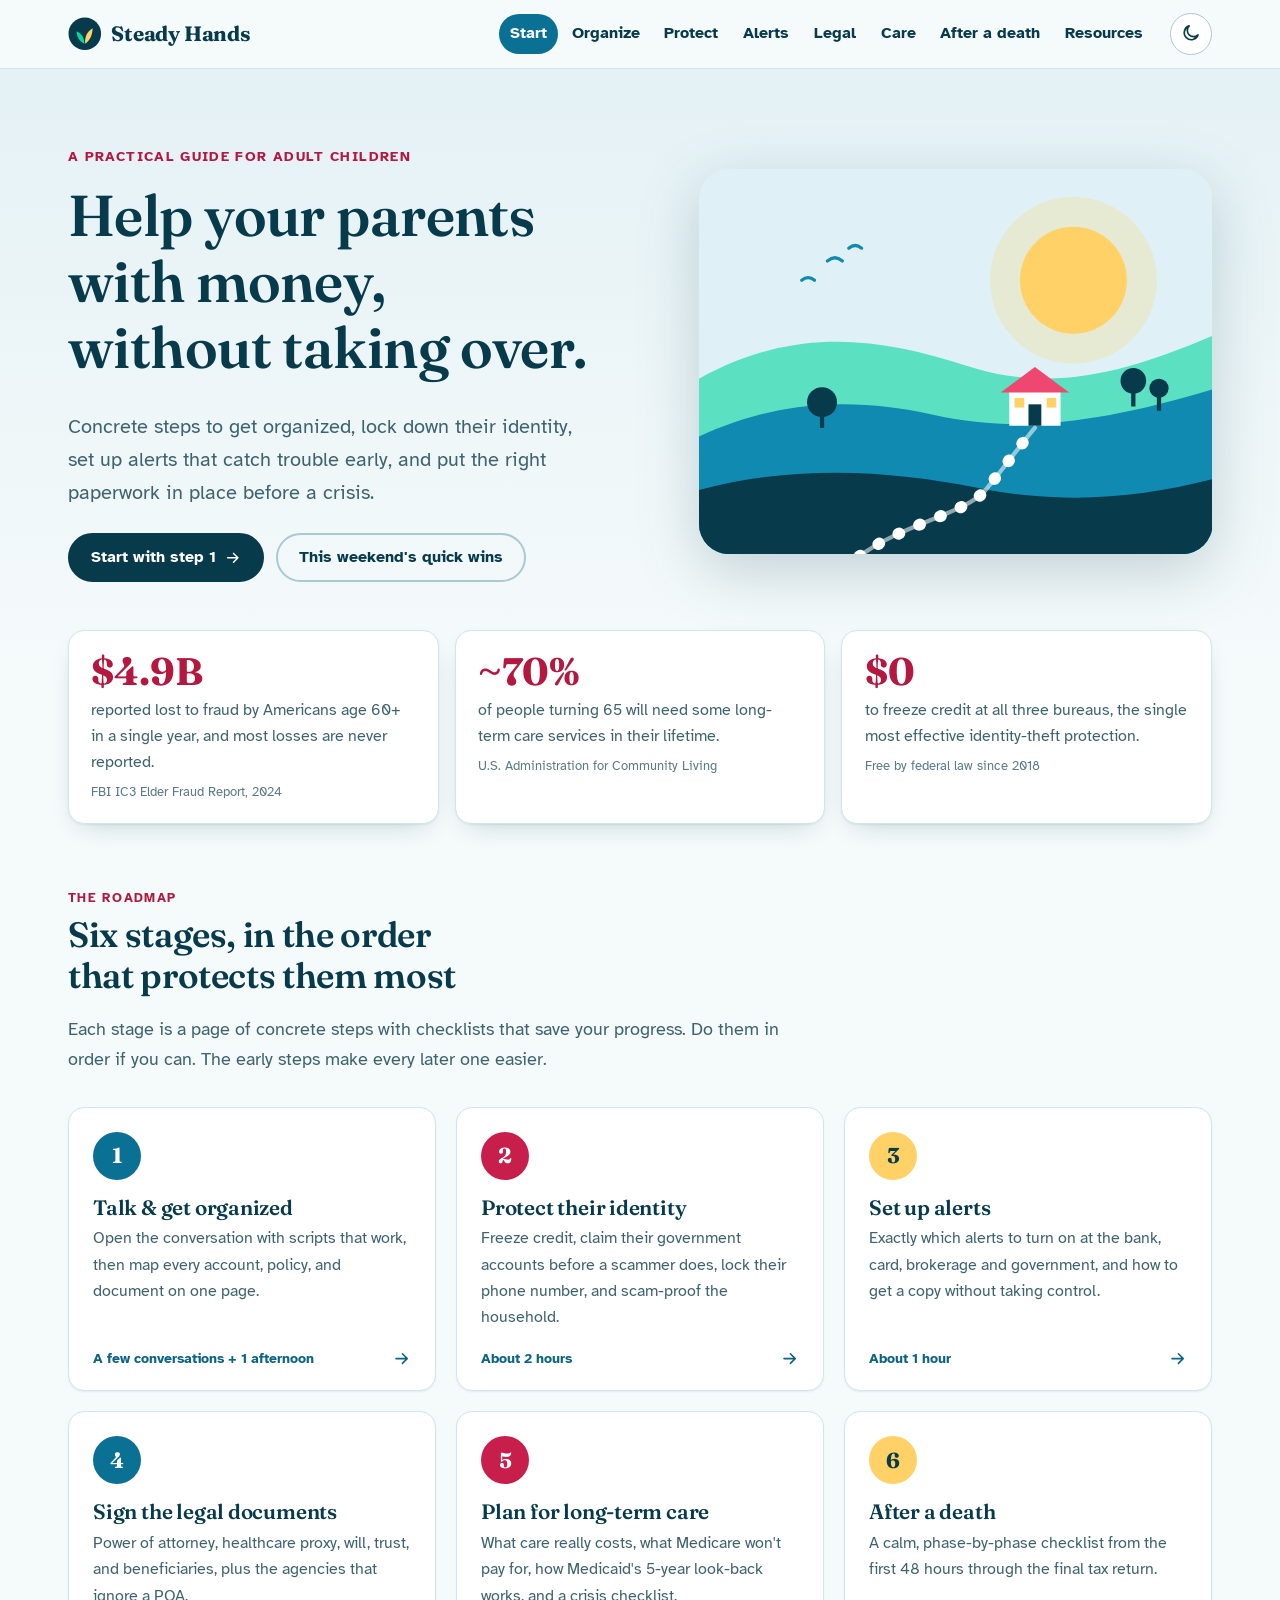
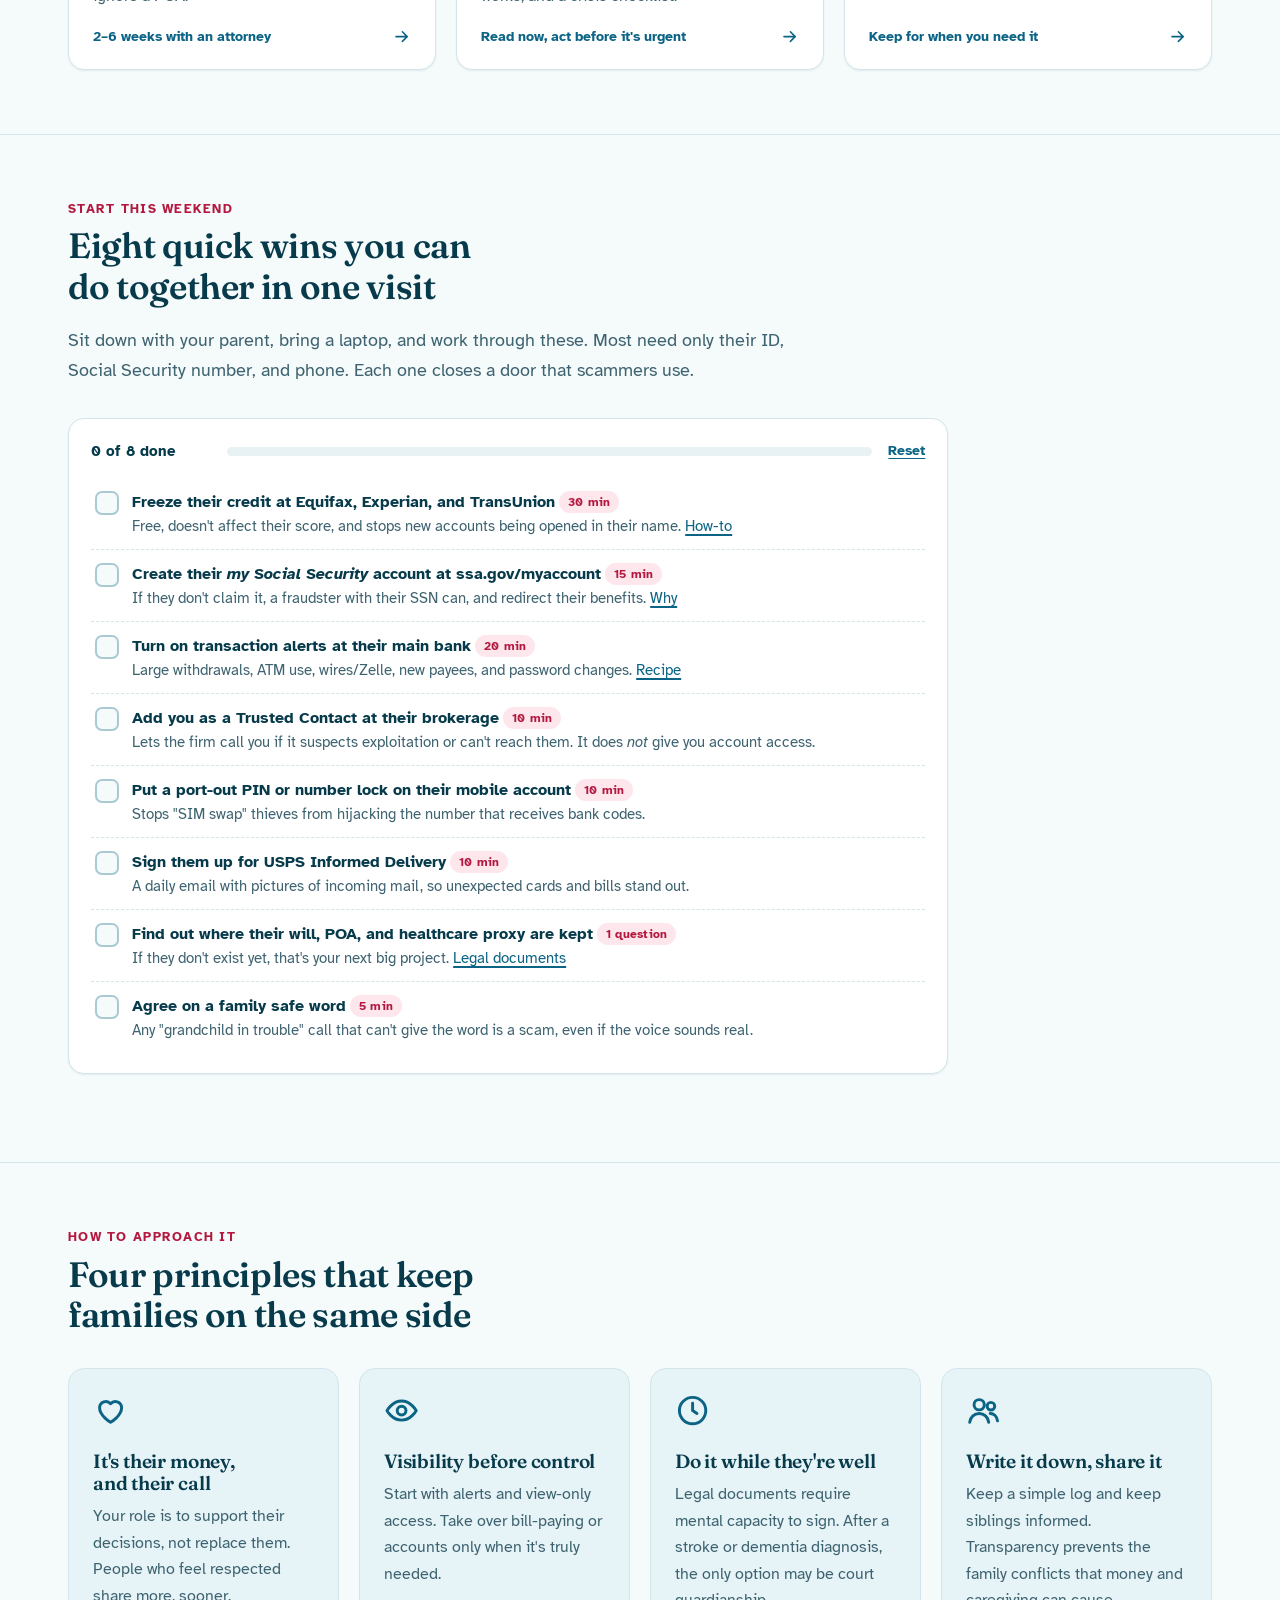
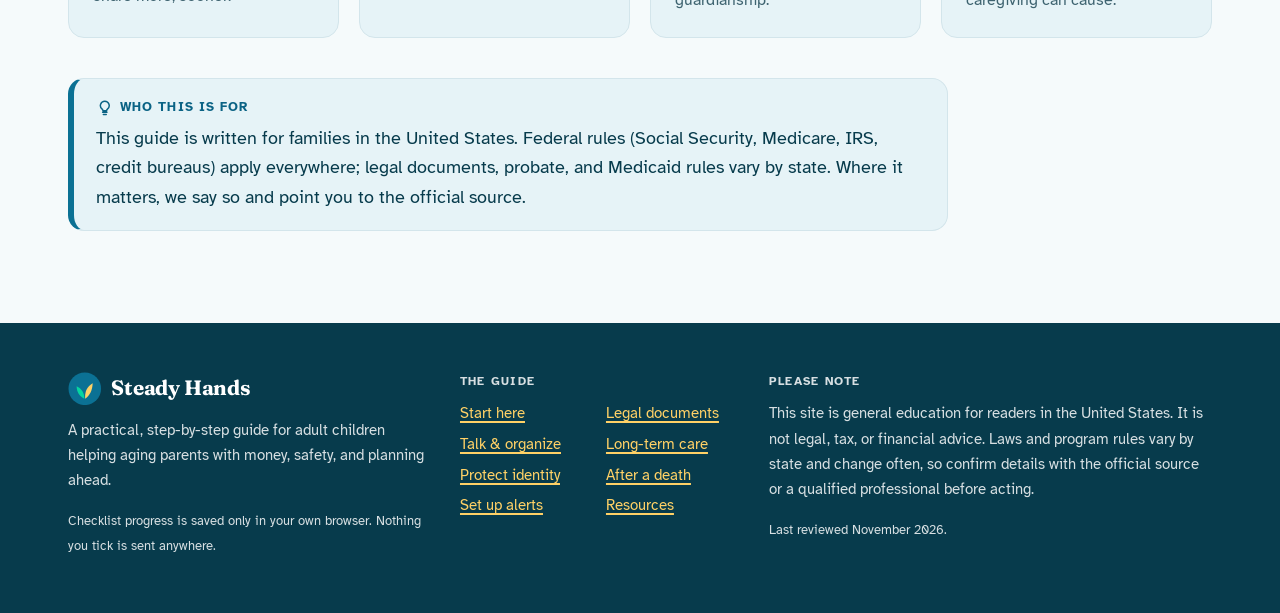
==== commit dc35153f: "update styles" ====
--- a/261120-helping-elderly-finances/index.html
+++ b/261120-helping-elderly-finances/index.html
@@ -5,8 +5,8 @@
   <meta name="viewport" content="width=device-width, initial-scale=1">
   <title>Steady Hands · Helping aging parents with money, safety &amp; planning</title>
   <meta name="description" content="A visual, step-by-step guide for adult children: organize a parent&#x27;s finances, protect them from identity theft and scams, set up alerts, and prepare for long-term care, incapacity, or death.">
-  <meta name="theme-color" content="#fefae0" media="(prefers-color-scheme: light)">
-  <meta name="theme-color" content="#141b0c" media="(prefers-color-scheme: dark)">
+  <meta name="theme-color" content="#f5fafb" media="(prefers-color-scheme: light)">
+  <meta name="theme-color" content="#03202a" media="(prefers-color-scheme: dark)">
   <script>document.documentElement.classList.add("js");try{var t=localStorage.getItem("sh-theme");if(t)document.documentElement.setAttribute("data-theme",t)}catch(e){}</script>
   <link rel="icon" href="favicon.svg" type="image/svg+xml">
   <link rel="preconnect" href="https://fonts.googleapis.com">
@@ -56,24 +56,24 @@
         <defs><clipPath id="heroClip"><rect width="480" height="360" rx="28"/></clipPath></defs>
         <g clip-path="url(#heroClip)">
           <rect width="480" height="360" fill="var(--ill-sky)"/>
-          <circle cx="350" cy="104" r="78" fill="#dda15e" opacity=".18"/>
-          <circle cx="350" cy="104" r="50" fill="#dda15e"/>
-          <path d="M120 86q7-6 14 0M140 74q6-5 12 0M96 104q6-5 12 0" stroke="#606c38" stroke-width="3" fill="none" stroke-linecap="round"/>
-          <path d="M0 196C90 146 170 158 250 184s150 6 230-28V360H0Z" fill="#606c38" opacity=".45"/>
-          <path d="M0 250c70-32 140-38 220-20s160 6 260-24V360H0Z" fill="#606c38"/>
+          <circle cx="350" cy="104" r="78" fill="#ffd166" opacity=".25"/>
+          <circle cx="350" cy="104" r="50" fill="#ffd166"/>
+          <path d="M120 86q7-6 14 0M140 74q6-5 12 0M96 104q6-5 12 0" stroke="#118ab2" stroke-width="3" fill="none" stroke-linecap="round"/>
+          <path d="M0 196C90 146 170 158 250 184s150 6 230-28V360H0Z" fill="#06d6a0" opacity=".6"/>
+          <path d="M0 250c70-32 140-38 220-20s160 6 260-24V360H0Z" fill="#118ab2"/>
           <g>
-            <rect x="290" y="206" width="48" height="34" fill="#fefae0"/>
-            <path d="M282 209l32-24 32 24z" fill="#bc6c25"/>
-            <rect x="308" y="220" width="12" height="20" fill="#283618"/>
-            <rect x="295" y="214" width="9" height="9" fill="#dda15e"/>
-            <rect x="325" y="214" width="9" height="9" fill="#dda15e"/>
+            <rect x="290" y="206" width="48" height="34" fill="#ffffff"/>
+            <path d="M282 209l32-24 32 24z" fill="#ef476f"/>
+            <rect x="308" y="220" width="12" height="20" fill="#073b4c"/>
+            <rect x="295" y="214" width="9" height="9" fill="#ffd166"/>
+            <rect x="325" y="214" width="9" height="9" fill="#ffd166"/>
           </g>
-          <g fill="#283618">
+          <g fill="#073b4c">
             <rect x="113" y="226" width="4" height="16"/><circle cx="115" cy="218" r="14"/>
             <rect x="404" y="206" width="4" height="16"/><circle cx="406" cy="198" r="12"/>
             <rect x="428" y="212" width="4" height="14"/><circle cx="430" cy="205" r="9"/>
           </g>
-          <path d="M0 300c90-24 180-18 260-2s150 10 220-8V360H0Z" fill="#283618"/>
+          <path d="M0 300c90-24 180-18 260-2s150 10 220-8V360H0Z" fill="#073b4c"/>
           <path d="M150 362c40-30 100-40 118-62s34-44 46-58" stroke="var(--ill-path)" stroke-width="11" fill="none" stroke-linecap="round" stroke-dasharray="1 20" />
           <path d="M150 362c40-30 100-40 118-62s34-44 46-58" stroke="var(--ill-path)" stroke-width="4" fill="none" stroke-linecap="round" opacity=".55"/>
         </g>
--- a/261120-helping-elderly-finances/css/styles.css
+++ b/261120-helping-elderly-finances/css/styles.css
@@ -1,42 +1,49 @@
 /* ==========================================================================
    Steady Hands — styles
-   Palette: olive-leaf #606c38 · black-forest #283618 · cornsilk #fefae0
-            sunlit-clay #dda15e · copperwood #bc6c25
+   Palette: bubblegum-pink #ef476f · golden-pollen #ffd166 · emerald #06d6a0
+            ocean-blue #118ab2 · dark-teal #073b4c
+   Raw ocean-blue and bubblegum-pink are too light for white text (<4.5:1),
+   so text-bearing fills use the -deep variants below.
    ========================================================================== */
 
 :root {
   /* Brand palette */
-  --olive-leaf: #606c38;
-  --black-forest: #283618;
-  --cornsilk: #fefae0;
-  --sunlit-clay: #dda15e;
-  --copperwood: #bc6c25;
+  --bubblegum-pink: #ef476f;
+  --golden-pollen: #ffd166;
+  --emerald: #06d6a0;
+  --ocean-blue: #118ab2;
+  --dark-teal: #073b4c;
+  --ocean-deep: #0b7194;   /* white text 5.5:1 */
+  --pink-deep: #c81e4b;    /* white text 5.6:1 */
+  --white: #ffffff;
 
   /* Light theme tokens */
-  --bg: #fefae0;
-  --bg-alt: #f7f0cf;
-  --surface: #fffef6;
-  --surface-2: #f3ecc8;
-  --text: #283618;
-  --muted: #55603a;
-  --primary: #606c38;
-  --primary-ink: #4b5529;
-  --primary-soft: #e9ecd3;
-  --accent: #bc6c25;
-  --accent-ink: #8f4c12;
-  --accent-soft: #f7e3c5;
-  --clay: #dda15e;
-  --border: #e4dcb0;
-  --border-strong: #cdc28a;
-  --on-primary: #fefae0;
-  --btn-bg: #283618;
-  --btn-ink: #fefae0;
-  --btn-hover: #3a4d22;
-  --ill-sky: #f6e9c4;
-  --ill-path: #fefae0;
-  --shadow-sm: 0 1px 2px rgba(40, 54, 24, 0.06);
-  --shadow: 0 1px 2px rgba(40, 54, 24, 0.06), 0 10px 28px -14px rgba(40, 54, 24, 0.28);
-  --ring: #bc6c25;
+  --bg: #f5fafb;
+  --bg-alt: #e4f1f5;
+  --surface: #ffffff;
+  --surface-2: #e8f2f5;
+  --text: #073b4c;
+  --muted: #3e6370;
+  --primary: #0b7194;
+  --primary-ink: #0b6385;
+  --primary-soft: #e6f3f7;
+  --accent: #ef476f;
+  --accent-ink: #b4183f;
+  --accent-soft: #fde6ec;
+  --gold: #ffd166;
+  --gold-edge: #c99a1e;
+  --success: #047a5c;
+  --border: #d3e5eb;
+  --border-strong: #a9c9d3;
+  --on-primary: #ffffff;
+  --btn-bg: #073b4c;
+  --btn-ink: #ffffff;
+  --btn-hover: #0b5a78;
+  --ill-sky: #dff1f6;
+  --ill-path: #ffffff;
+  --shadow-sm: 0 1px 2px rgba(7, 59, 76, 0.07);
+  --shadow: 0 1px 2px rgba(7, 59, 76, 0.07), 0 10px 28px -14px rgba(7, 59, 76, 0.3);
+  --ring: #ef476f;
 
   --font-body: "Atkinson Hyperlegible", system-ui, -apple-system, "Segoe UI", sans-serif;
   --font-display: "Fraunces", Georgia, "Times New Roman", serif;
@@ -49,59 +56,63 @@
 
 @media (prefers-color-scheme: dark) {
   :root:not([data-theme="light"]) {
-    --bg: #141b0c;
-    --bg-alt: #1a230f;
-    --surface: #202b13;
-    --surface-2: #283618;
-    --text: #fefae0;
-    --muted: #cfcaa6;
-    --primary: #aebd77;
-    --primary-ink: #c5d192;
-    --primary-soft: #253016;
-    --accent: #dda15e;
-    --accent-ink: #ebbb80;
-    --accent-soft: #352810;
-    --clay: #dda15e;
-    --border: #334320;
-    --border-strong: #4b5e2e;
-    --on-primary: #141b0c;
-    --btn-bg: #dda15e;
-    --btn-ink: #1b230f;
-    --btn-hover: #e8b678;
-    --ill-sky: #223016;
-    --ill-path: #dda15e;
-    --shadow-sm: 0 1px 2px rgba(0, 0, 0, 0.3);
-    --shadow: 0 1px 2px rgba(0, 0, 0, 0.3), 0 12px 30px -14px rgba(0, 0, 0, 0.6);
-    --ring: #dda15e;
+    --bg: #03202a;
+    --bg-alt: #052833;
+    --surface: #062c39;
+    --surface-2: #0a3a4a;
+    --text: #e9f6f9;
+    --muted: #a3c4ce;
+    --primary: #4fc3e8;
+    --primary-ink: #7fd4ef;
+    --primary-soft: #0a3746;
+    --accent: #ef476f;
+    --accent-ink: #ff7a99;
+    --accent-soft: #3a1424;
+    --gold: #ffd166;
+    --gold-edge: #ffd166;
+    --success: #3ce4b6;
+    --border: #0f4556;
+    --border-strong: #1d6075;
+    --on-primary: #03202a;
+    --btn-bg: #ffd166;
+    --btn-ink: #03202a;
+    --btn-hover: #ffdd8a;
+    --ill-sky: #0a3a4a;
+    --ill-path: #ffd166;
+    --shadow-sm: 0 1px 2px rgba(0, 0, 0, 0.35);
+    --shadow: 0 1px 2px rgba(0, 0, 0, 0.35), 0 12px 30px -14px rgba(0, 0, 0, 0.7);
+    --ring: #ffd166;
     color-scheme: dark;
   }
 }
 
 :root[data-theme="dark"] {
-  --bg: #141b0c;
-  --bg-alt: #1a230f;
-  --surface: #202b13;
-  --surface-2: #283618;
-  --text: #fefae0;
-  --muted: #cfcaa6;
-  --primary: #aebd77;
-  --primary-ink: #c5d192;
-  --primary-soft: #253016;
-  --accent: #dda15e;
-  --accent-ink: #ebbb80;
-  --accent-soft: #352810;
-  --clay: #dda15e;
-  --border: #334320;
-  --border-strong: #4b5e2e;
-  --on-primary: #141b0c;
-  --btn-bg: #dda15e;
-  --btn-ink: #1b230f;
-  --btn-hover: #e8b678;
-  --ill-sky: #223016;
-  --ill-path: #dda15e;
-  --shadow-sm: 0 1px 2px rgba(0, 0, 0, 0.3);
-  --shadow: 0 1px 2px rgba(0, 0, 0, 0.3), 0 12px 30px -14px rgba(0, 0, 0, 0.6);
-  --ring: #dda15e;
+  --bg: #03202a;
+  --bg-alt: #052833;
+  --surface: #062c39;
+  --surface-2: #0a3a4a;
+  --text: #e9f6f9;
+  --muted: #a3c4ce;
+  --primary: #4fc3e8;
+  --primary-ink: #7fd4ef;
+  --primary-soft: #0a3746;
+  --accent: #ef476f;
+  --accent-ink: #ff7a99;
+  --accent-soft: #3a1424;
+  --gold: #ffd166;
+  --gold-edge: #ffd166;
+  --success: #3ce4b6;
+  --border: #0f4556;
+  --border-strong: #1d6075;
+  --on-primary: #03202a;
+  --btn-bg: #ffd166;
+  --btn-ink: #03202a;
+  --btn-hover: #ffdd8a;
+  --ill-sky: #0a3a4a;
+  --ill-path: #ffd166;
+  --shadow-sm: 0 1px 2px rgba(0, 0, 0, 0.35);
+  --shadow: 0 1px 2px rgba(0, 0, 0, 0.35), 0 12px 30px -14px rgba(0, 0, 0, 0.7);
+  --ring: #ffd166;
   color-scheme: dark;
 }
 
@@ -228,12 +239,12 @@
 }
 .brand:hover { color: var(--text); }
 .brand-mark { width: 2.1rem; height: 2.1rem; flex: none; }
-.brand-mark circle { fill: var(--black-forest); }
-.brand-mark .bm-a { fill: var(--sunlit-clay); }
-.brand-mark .bm-b { fill: var(--cornsilk); }
-:root[data-theme="dark"] .brand-mark circle { fill: var(--olive-leaf); }
+.brand-mark circle { fill: var(--dark-teal); }
+.brand-mark .bm-a { fill: var(--golden-pollen); }
+.brand-mark .bm-b { fill: var(--emerald); }
+:root[data-theme="dark"] .brand-mark circle { fill: var(--ocean-deep); }
 @media (prefers-color-scheme: dark) {
-  :root:not([data-theme="light"]) .brand-mark circle { fill: var(--olive-leaf); }
+  :root:not([data-theme="light"]) .brand-mark circle { fill: var(--ocean-deep); }
 }
 
 .site-nav { margin-left: auto; }
@@ -396,7 +407,7 @@
   margin-bottom: 0.9rem;
 }
 .lede { font-size: 1.25rem; color: var(--muted); max-width: 40ch; }
-.hero-art { width: 100%; height: auto; display: block; filter: drop-shadow(0 18px 30px rgba(40, 54, 24, 0.18)); }
+.hero-art { width: 100%; height: auto; display: block; filter: drop-shadow(0 18px 30px rgba(7, 59, 76, 0.2)); }
 
 /* ---------- Page hero (inner pages) ---------- */
 .page-hero {
@@ -424,7 +435,7 @@
   border-radius: 999px;
   background: var(--border-strong);
 }
-.progress-dots a.done { background: var(--primary); }
+.progress-dots a.done { background: var(--emerald); }
 .progress-dots a[aria-current="step"] { background: var(--accent); width: 3rem; }
 
 /* ---------- Page layout with TOC ---------- */
@@ -549,8 +560,8 @@
   font-size: 1.35rem;
   margin-bottom: 1rem;
 }
-.roadmap li:nth-child(3n + 2) .road-num { background: var(--copperwood); color: var(--cornsilk); }
-.roadmap li:nth-child(3n + 3) .road-num { background: var(--clay); color: var(--black-forest); }
+.roadmap li:nth-child(3n + 2) .road-num { background: var(--pink-deep); color: var(--white); }
+.roadmap li:nth-child(3n + 3) .road-num { background: var(--golden-pollen); color: var(--dark-teal); }
 .roadmap h3 { margin-bottom: 0.35rem; }
 .roadmap p { color: var(--muted); margin-bottom: 1rem; font-size: 1rem; }
 .road-foot {
@@ -666,7 +677,7 @@
   font-family: var(--font-display);
   font-size: 3.6rem;
   line-height: 1;
-  color: var(--clay);
+  color: var(--accent);
 }
 .script p { margin: 0; }
 .script .when {
@@ -774,11 +785,11 @@
   display: block;
   height: 100%;
   width: 0;
-  background: linear-gradient(90deg, var(--primary), var(--clay));
+  background: linear-gradient(90deg, var(--ocean-blue), var(--emerald));
   border-radius: inherit;
   transition: width 0.3s ease;
 }
-.checklist.complete .checklist-count::after { content: " \2014  nicely done"; color: var(--primary-ink); }
+.checklist.complete .checklist-count::after { content: " \2014  nicely done"; color: var(--success); }
 .checklist ul { list-style: none; padding: 0; margin: 0; }
 .checklist li { margin: 0; border-top: 1px dashed var(--border); }
 .checklist li:first-child { border-top: 0; }
@@ -810,15 +821,15 @@
   content: "";
   width: 0.45rem;
   height: 0.8rem;
-  border: solid var(--on-primary);
+  border: solid var(--dark-teal);
   border-width: 0 3px 3px 0;
   transform: rotate(45deg) translate(-1px, -1px);
   opacity: 0;
 }
-.checklist input[type="checkbox"]:checked { background: var(--primary); border-color: var(--primary); }
+.checklist input[type="checkbox"]:checked { background: var(--emerald); border-color: var(--emerald); }
 .checklist input[type="checkbox"]:checked::after { opacity: 1; }
 .checklist input:checked + span { color: var(--muted); }
-.checklist input:checked + span strong { text-decoration: line-through; text-decoration-color: var(--clay); text-decoration-thickness: 2px; }
+.checklist input:checked + span strong { text-decoration: line-through; text-decoration-color: var(--success); text-decoration-thickness: 2px; }
 .checklist .sub { display: block; color: var(--muted); font-size: 0.94rem; }
 
 /* ---------- Tables ---------- */
@@ -866,12 +877,12 @@
   border-radius: 50%;
   flex: none;
 }
-.yes { color: var(--primary-ink); }
-.yes::before { background: var(--primary); }
+.yes { color: var(--success); }
+.yes::before { background: var(--emerald); }
 .no { color: var(--accent-ink); }
 .no::before { border: 2px solid var(--accent); }
 .part { color: var(--text); }
-.part::before { background: linear-gradient(90deg, var(--clay) 50%, transparent 50%); border: 2px solid var(--clay); }
+.part::before { background: linear-gradient(90deg, var(--gold) 50%, transparent 50%); border: 2px solid var(--gold-edge); }
 
 .legend {
   display: flex;
@@ -978,8 +989,8 @@
   place-items: center;
 }
 .au-bar { background: var(--primary); color: var(--on-primary); }
-.au-bar.self { background: var(--clay); color: var(--black-forest); }
-.au-bar.after { background: var(--copperwood); color: var(--cornsilk); }
+.au-bar.self { background: var(--golden-pollen); color: var(--dark-teal); }
+.au-bar.after { background: var(--pink-deep); color: var(--white); }
 .au-off {
   background: repeating-linear-gradient(-45deg, transparent 0 6px, var(--surface-2) 6px 12px);
   color: var(--muted);
@@ -1047,13 +1058,13 @@
   aspect-ratio: 9 / 17;
   border-radius: 40px;
   padding: 12px;
-  background: var(--black-forest);
-  box-shadow: var(--shadow), inset 0 0 0 2px rgba(254, 250, 224, 0.12);
+  background: var(--dark-teal);
+  box-shadow: var(--shadow), inset 0 0 0 2px rgba(255, 255, 255, 0.12);
 }
 .phone-screen {
   height: 100%;
   border-radius: 30px;
-  background: linear-gradient(170deg, #606c38 0%, #283618 65%);
+  background: linear-gradient(170deg, #118ab2 0%, #073b4c 65%);
   padding: 2.6rem 0.75rem 1rem;
   display: flex;
   flex-direction: column;
@@ -1062,7 +1073,7 @@
 }
 .phone-time {
   text-align: center;
-  color: #fefae0;
+  color: #ffffff;
   font-family: var(--font-display);
   font-size: 2.6rem;
   font-weight: 500;
@@ -1070,16 +1081,16 @@
   margin-bottom: 0.75rem;
 }
 .notif {
-  background: rgba(254, 250, 224, 0.94);
-  color: #283618;
+  background: rgba(255, 255, 255, 0.95);
+  color: #073b4c;
   border-radius: 16px;
   padding: 0.6rem 0.75rem;
   font-size: 0.78rem;
   line-height: 1.35;
 }
-.notif b { display: flex; justify-content: space-between; font-size: 0.72rem; text-transform: uppercase; letter-spacing: 0.05em; color: #606c38; }
-.notif b span { color: #7a7a5a; font-weight: 400; text-transform: none; letter-spacing: 0; }
-.notif.flag { box-shadow: inset 4px 0 0 #bc6c25; }
+.notif b { display: flex; justify-content: space-between; font-size: 0.72rem; text-transform: uppercase; letter-spacing: 0.05em; color: #0b6385; }
+.notif b span { color: #4f6f7a; font-weight: 400; text-transform: none; letter-spacing: 0; }
+.notif.flag { box-shadow: inset 4px 0 0 #ef476f; }
 
 /* Chevron flow (scam response) */
 .flow {
@@ -1098,9 +1109,9 @@
   color: var(--on-primary);
   border-radius: var(--radius-sm);
 }
-.flow li:nth-child(2) { background: color-mix(in srgb, var(--primary) 70%, var(--black-forest)); }
-.flow li:nth-child(3) { background: var(--copperwood); color: var(--cornsilk); }
-.flow li:nth-child(4) { background: var(--clay); color: var(--black-forest); }
+.flow li:nth-child(2) { background: var(--emerald); color: var(--dark-teal); }
+.flow li:nth-child(3) { background: var(--pink-deep); color: var(--white); }
+.flow li:nth-child(4) { background: var(--golden-pollen); color: var(--dark-teal); }
 @media (min-width: 760px) {
   .flow li {
     border-radius: 0;
@@ -1132,9 +1143,9 @@
   background: var(--primary);
   color: var(--on-primary);
 }
-.rhythm > div:nth-child(2) h3 { background: color-mix(in srgb, var(--primary) 70%, var(--black-forest)); }
-.rhythm > div:nth-child(3) h3 { background: var(--copperwood); color: var(--cornsilk); }
-.rhythm > div:nth-child(4) h3 { background: var(--clay); color: var(--black-forest); }
+.rhythm > div:nth-child(2) h3 { background: var(--emerald); color: var(--dark-teal); }
+.rhythm > div:nth-child(3) h3 { background: var(--pink-deep); color: var(--white); }
+.rhythm > div:nth-child(4) h3 { background: var(--golden-pollen); color: var(--dark-teal); }
 .rhythm ul { margin: 0; padding: 0.9rem 1rem 1rem 2rem; font-size: 0.95rem; }
 
 /* Tabs */
@@ -1193,12 +1204,12 @@
   place-items: center;
   font-family: var(--font-display);
   font-weight: 700;
-  background: var(--black-forest);
-  color: var(--cornsilk);
+  background: var(--ocean-deep);
+  color: var(--white);
   margin-bottom: 0.5rem;
 }
-.bureau:nth-child(2) .bureau-badge { background: var(--copperwood); }
-.bureau:nth-child(3) .bureau-badge { background: var(--olive-leaf); }
+.bureau:nth-child(2) .bureau-badge { background: var(--pink-deep); }
+.bureau:nth-child(3) .bureau-badge { background: var(--emerald); color: var(--dark-teal); }
 .bureau h3 { margin: 0; font-size: 1.2rem; }
 .bureau a, .bureau .phone-num { font-size: 0.98rem; font-weight: 700; }
 .bureau .phone-num { color: var(--muted); font-weight: 400; }
@@ -1348,35 +1359,35 @@
 
 /* ---------- Footer ---------- */
 .site-footer {
-  background: var(--black-forest);
-  color: var(--cornsilk);
+  background: var(--dark-teal);
+  color: var(--white);
   padding: 3rem 0 2.5rem;
   font-size: 0.95rem;
 }
-:root[data-theme="dark"] .site-footer { background: #0e1308; border-top: 1px solid var(--border); }
+:root[data-theme="dark"] .site-footer { background: #021820; border-top: 1px solid var(--border); }
 @media (prefers-color-scheme: dark) {
-  :root:not([data-theme="light"]) .site-footer { background: #0e1308; border-top: 1px solid var(--border); }
+  :root:not([data-theme="light"]) .site-footer { background: #021820; border-top: 1px solid var(--border); }
 }
 .footer-inner {
   display: grid;
   gap: 2rem;
 }
 @media (min-width: 820px) { .footer-inner { grid-template-columns: 1.3fr 1fr 1.6fr; } }
-.site-footer a { color: var(--sunlit-clay); }
-.site-footer a:hover { color: var(--cornsilk); }
-.site-footer .brand { color: var(--cornsilk); margin-bottom: 0.75rem; }
-.site-footer .brand-mark circle { fill: var(--olive-leaf); }
+.site-footer a { color: var(--golden-pollen); }
+.site-footer a:hover { color: var(--white); }
+.site-footer .brand { color: var(--white); margin-bottom: 0.75rem; }
+.site-footer .brand-mark circle { fill: var(--ocean-deep); }
 .footer-title {
   font-weight: 700;
   text-transform: uppercase;
   letter-spacing: 0.1em;
   font-size: 0.78rem;
-  color: var(--sunlit-clay);
+  color: var(--golden-pollen);
   margin-bottom: 0.6rem;
 }
 .site-footer ul { list-style: none; padding: 0; margin: 0; columns: 2; }
 .site-footer li { margin: 0 0 0.35rem; }
-.site-footer p { color: rgba(254, 250, 224, 0.82); }
+.site-footer p { color: rgba(255, 255, 255, 0.84); }
 
 /* ---------- Utility ---------- */
 .muted { color: var(--muted); }
